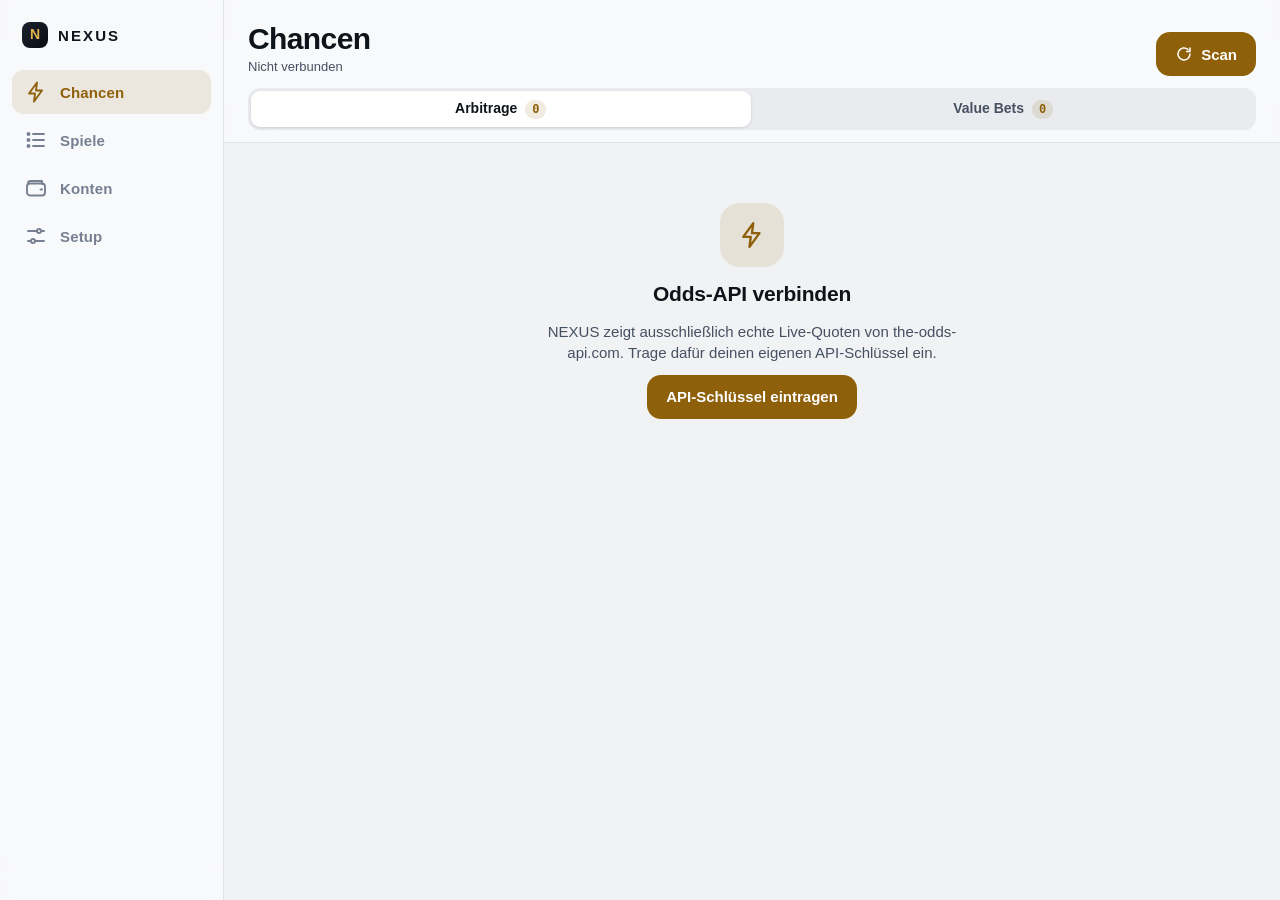
==== index.html @ 60cdb976 "NEXUS als eigenständige Web-App für GitHub Pages Die App aus dem Claude-Artefakt (index.html, Manife" ====
<!doctype html>
<html lang="de">
<head>
<meta charset="utf-8">
<meta name="viewport" content="width=device-width, initial-scale=1, viewport-fit=cover">
<meta name="apple-mobile-web-app-capable" content="yes">
<meta name="mobile-web-app-capable" content="yes">
<meta name="apple-mobile-web-app-status-bar-style" content="black-translucent">
<meta name="apple-mobile-web-app-title" content="NEXUS">
<meta name="format-detection" content="telephone=no">
<meta name="color-scheme" content="light dark">
<meta name="theme-color" content="#F1F2F4" media="(prefers-color-scheme: light)">
<meta name="theme-color" content="#0C0F14" media="(prefers-color-scheme: dark)">
<meta name="description" content="NEXUS scannt echte Live-Quoten nach Arbitrage und Value Bets.">
<title>NEXUS</title>
<link rel="manifest" href="manifest.webmanifest">
<link rel="apple-touch-icon" sizes="180x180" href="icons/apple-touch-icon.png">
<link rel="icon" type="image/png" sizes="32x32" href="icons/favicon-32.png">

<style>
/* Sicherheitsabstände (Notch, Home-Balken): nur in der installierten App selbst anwenden. Im Browser und im Artefakt-Rahmen sind sie schon berücksichtigt. */
:root{--st:0px;--sb:0px;--sl:0px;--sr:0px}
@media (display-mode:standalone){:root{--st:env(safe-area-inset-top,0px);--sb:env(safe-area-inset-bottom,0px);--sl:env(safe-area-inset-left,0px);--sr:env(safe-area-inset-right,0px)}}
html.standalone{--st:env(safe-area-inset-top,0px);--sb:env(safe-area-inset-bottom,0px);--sl:env(safe-area-inset-left,0px);--sr:env(safe-area-inset-right,0px)}
/* Layout: Tab-Leiste unten auf dem iPhone, Seitenleiste ab Tablet-Breite. Inhalt scrollt in .main, nie im body. */
:root{
  --font:-apple-system,BlinkMacSystemFont,"SF Pro Text","SF Pro Display","Segoe UI",Roboto,"Helvetica Neue",Arial,sans-serif;
  --mono:ui-monospace,"SF Mono",SFMono-Regular,Menlo,Consolas,monospace;
  --bg:#F1F2F4; --surface:#FFFFFF; --surface2:#E9EBEF; --glass:rgba(250,251,252,.80);
  --line:rgba(15,20,30,.10); --fg:#0F141B; --fg2:#465062; --fg3:#778092;
  --accent:#8F600A; --accent-soft:rgba(143,96,10,.12); --on-accent:#FFFFFF;
  --pos:#0A7F52; --pos-soft:rgba(10,127,82,.12);
  --neg:#C0332C; --neg-soft:rgba(192,51,44,.11);
  --warn:#9A5800; --warn-soft:rgba(154,88,0,.12);
  --shadow:0 1px 2px rgba(15,20,30,.05),0 10px 28px rgba(15,20,30,.06);
  --scrim:rgba(8,10,14,.46);
  color-scheme:light;
}
@media (prefers-color-scheme:dark){
  :root{
    --bg:#0C0F14; --surface:#151A22; --surface2:#1E242E; --glass:rgba(18,22,29,.78);
    --line:rgba(255,255,255,.08); --fg:#EEF1F5; --fg2:#A5AEBC; --fg3:#707A8B;
    --accent:#E2B24F; --accent-soft:rgba(226,178,79,.14); --on-accent:#1A1304;
    --pos:#3DD598; --pos-soft:rgba(61,213,152,.13);
    --neg:#FF7168; --neg-soft:rgba(255,113,104,.13);
    --warn:#F0B056; --warn-soft:rgba(240,176,86,.14);
    --shadow:0 1px 0 rgba(255,255,255,.03) inset,0 10px 30px rgba(0,0,0,.35);
    --scrim:rgba(0,0,0,.6);
    color-scheme:dark;
  }
}
*{box-sizing:border-box}
html,body{height:100%;margin:0;background:var(--bg);color:var(--fg);font:16px/1.4 var(--font);-webkit-text-size-adjust:100%;-webkit-font-smoothing:antialiased;overflow:hidden}
button,input,select{font:inherit;color:inherit}
button{-webkit-tap-highlight-color:transparent;touch-action:manipulation;cursor:pointer}
h1,h2,h3,p{margin:0}
.num,.mono{font-family:var(--mono);font-variant-numeric:tabular-nums}
.app{height:100%;display:flex;flex-direction:column}
.main{flex:1;min-height:0;overflow-y:auto;-webkit-overflow-scrolling:touch;overscroll-behavior-y:contain;padding-top:var(--st)}
.wrap{width:100%;max-width:1040px;margin:0 auto;padding-left:max(16px,var(--sl));padding-right:max(16px,var(--sr))}
.top{position:sticky;top:0;z-index:20;background:var(--glass);-webkit-backdrop-filter:saturate(180%) blur(22px);backdrop-filter:saturate(180%) blur(22px);border-bottom:1px solid var(--line);padding-top:max(10px,var(--st));margin-top:calc(-1 * var(--st))}
.top-in{padding-top:6px;padding-bottom:12px;display:flex;flex-direction:column;gap:12px}
.title-row{display:flex;align-items:flex-end;justify-content:space-between;gap:12px}
h1{font-size:30px;line-height:34px;font-weight:750;letter-spacing:-.02em}
.sub{margin-top:2px;font-size:13px;color:var(--fg2);min-height:18px}
.prog{height:3px;background:var(--line);border-radius:3px;overflow:hidden}
.prog i{display:block;height:100%;background:var(--accent);transition:width .25s}
#view{padding-top:16px;padding-bottom:28px}

/* Navigation */
.nav{order:2;display:flex;background:var(--glass);-webkit-backdrop-filter:saturate(180%) blur(22px);backdrop-filter:saturate(180%) blur(22px);border-top:1px solid var(--line);padding:6px max(8px,var(--sr)) calc(6px + var(--sb)) max(8px,var(--sl));z-index:30}
.brand{display:none}
.nav button{flex:1;min-height:48px;display:flex;flex-direction:column;align-items:center;justify-content:center;gap:3px;background:none;border:0;border-radius:12px;color:var(--fg3);font-size:10.5px;font-weight:600;letter-spacing:.01em}
.nav button svg{width:24px;height:24px}
.nav button[aria-current="true"]{color:var(--accent)}
.nav button:focus-visible,.btn:focus-visible,.card:focus-visible,.chip:focus-visible,.icon-btn:focus-visible{outline:2px solid var(--accent);outline-offset:2px}
@media (min-width:860px){
  .app{flex-direction:row}
  .nav{order:-1;flex-direction:column;justify-content:flex-start;gap:4px;width:224px;flex:none;border-top:0;border-right:1px solid var(--line);padding:calc(22px + var(--st)) 12px 16px max(12px,var(--sl))}
  .brand{display:flex;align-items:center;gap:10px;padding:0 10px 18px;font-weight:800;letter-spacing:.14em;font-size:15px}
  .brand i{width:26px;height:26px;border-radius:8px;background:linear-gradient(135deg,#1B222D,#0A0D12);display:grid;place-items:center;color:#E2B24F;font-style:normal;font-size:14px;letter-spacing:0}
  .nav button{flex:none;flex-direction:row;justify-content:flex-start;gap:12px;min-height:44px;padding:0 12px;font-size:15px}
  .nav button[aria-current="true"]{background:var(--accent-soft)}
  .top-in{padding-top:12px}
  .list{grid-template-columns:repeat(2,minmax(0,1fr))!important}
}

/* Controls */
.btn{display:inline-flex;align-items:center;justify-content:center;gap:8px;min-height:44px;padding:0 18px;border:1px solid var(--line);border-radius:14px;background:var(--surface);font-weight:650;font-size:15px;white-space:nowrap}
.btn:active{transform:scale(.97)}
.btn.primary{background:var(--accent);border-color:transparent;color:var(--on-accent)}
.btn.small{min-height:36px;padding:0 12px;font-size:14px;border-radius:11px}
.btn.danger{color:var(--neg)}
.btn[disabled]{opacity:.5;pointer-events:none}
.btn svg{width:18px;height:18px}
.icon-btn{width:40px;height:40px;border-radius:20px;border:0;background:var(--surface2);display:grid;place-items:center;flex:none}
.icon-btn svg{width:18px;height:18px}
.seg{display:flex;background:var(--surface2);border-radius:12px;padding:3px;gap:3px}
.seg button{flex:1;min-height:36px;border:0;border-radius:9px;background:none;font-weight:650;font-size:14px;color:var(--fg2);display:flex;align-items:center;justify-content:center;gap:8px}
.seg button[aria-selected="true"]{background:var(--surface);color:var(--fg);box-shadow:0 1px 3px rgba(0,0,0,.12)}
.seg i{font-style:normal;font-family:var(--mono);font-size:12px;padding:1px 7px;border-radius:9px;background:var(--accent-soft);color:var(--accent)}
.chips{display:flex;gap:8px;overflow-x:auto;padding:2px 0 8px;margin:0 -16px;padding-left:16px;padding-right:16px;scrollbar-width:none;-webkit-overflow-scrolling:touch}
.chips::-webkit-scrollbar{display:none}
.chip{flex:none;min-height:36px;padding:0 14px;border-radius:18px;border:1px solid var(--line);background:var(--surface);font-size:14px;font-weight:600;color:var(--fg2)}
.chip[aria-pressed="true"]{background:var(--accent-soft);border-color:transparent;color:var(--accent)}
.field{width:100%;min-height:44px;padding:0 14px;border-radius:12px;border:1px solid var(--line);background:var(--surface2);font-size:16px;outline:none;-webkit-appearance:none;appearance:none}
.field:focus{border-color:var(--accent)}
select.field{background-image:linear-gradient(45deg,transparent 50%,var(--fg3) 50%),linear-gradient(135deg,var(--fg3) 50%,transparent 50%);background-position:calc(100% - 20px) 19px,calc(100% - 15px) 19px;background-size:5px 5px;background-repeat:no-repeat;padding-right:34px}
.sw{position:relative;display:inline-block;width:51px;height:31px;flex:none}
.sw input{position:absolute;inset:0;opacity:0;margin:0;width:100%;height:100%;cursor:pointer;z-index:1}
.sw span{position:absolute;inset:0;border-radius:16px;background:var(--surface2);border:1px solid var(--line);transition:background .2s}
.sw span::after{content:"";position:absolute;top:2px;left:2px;width:25px;height:25px;border-radius:50%;background:#fff;box-shadow:0 2px 4px rgba(0,0,0,.3);transition:transform .2s}
.sw input:checked+span{background:var(--pos);border-color:transparent}
.sw input:checked+span::after{transform:translateX(20px)}
.sw input:focus-visible+span{outline:2px solid var(--accent);outline-offset:2px}

/* Karten */
.list{display:grid;grid-template-columns:minmax(0,1fr);gap:12px}
.card{display:flex;flex-direction:column;gap:12px;width:100%;min-width:0;text-align:left;padding:16px;background:var(--surface);border:1px solid var(--line);border-radius:20px;box-shadow:var(--shadow)}
.card:active{transform:scale(.988)}
.card>span{display:block;min-width:0}
.card-top{display:flex!important;align-items:center;justify-content:space-between;gap:10px}
.meta{font-size:12.5px;color:var(--fg2);overflow:hidden;text-overflow:ellipsis;white-space:nowrap;text-align:right}
.teams{font-size:17px;font-weight:700;letter-spacing:-.01em;overflow-wrap:anywhere}
.badge{display:inline-flex;align-items:center;font-family:var(--mono);font-weight:700;font-size:15px;padding:4px 10px;border-radius:10px;background:var(--pos-soft);color:var(--pos);white-space:nowrap}
.badge.acc{background:var(--accent-soft);color:var(--accent)}
.legs{display:flex!important;flex-direction:column;gap:2px}
.leg{display:grid;grid-template-columns:minmax(0,1fr) auto auto;gap:10px;align-items:baseline;padding:7px 0;border-top:1px solid var(--line);font-size:14px}
.leg-o{font-weight:600;overflow:hidden;text-overflow:ellipsis;white-space:nowrap}
.leg-b{color:var(--fg2);font-size:13px;max-width:120px;overflow:hidden;text-overflow:ellipsis;white-space:nowrap}
.leg-p{font-family:var(--mono);font-weight:700;font-variant-numeric:tabular-nums}
.flags{display:flex!important;flex-wrap:wrap;gap:6px}
.flag{font-size:12px;font-weight:650;padding:3px 9px;border-radius:9px;background:var(--warn-soft);color:var(--warn)}
.flag.ok{background:var(--pos-soft);color:var(--pos)}
.kv{display:flex!important;justify-content:space-between;gap:12px;font-size:13.5px;color:var(--fg2)}
.kv b{color:var(--fg);font-weight:650}
.empty{display:flex;flex-direction:column;align-items:center;text-align:center;gap:12px;padding:44px 12px 28px;max-width:440px;margin:0 auto}
.empty .glyph{width:64px;height:64px;border-radius:20px;background:var(--accent-soft);color:var(--accent);display:grid;place-items:center}
.empty .glyph svg{width:30px;height:30px}
.empty h2{font-size:21px;letter-spacing:-.01em}
.empty p{color:var(--fg2);font-size:15px}
.note{font-size:13px;color:var(--fg2);padding:12px 14px;border-radius:14px;background:var(--surface);border:1px solid var(--line)}
.note.warn{background:var(--warn-soft);border-color:transparent;color:var(--warn)}
.bar-info{display:flex;align-items:center;justify-content:space-between;gap:12px;flex-wrap:wrap;margin-bottom:14px;font-size:13px;color:var(--fg2)}
.bar-info label{margin-left:auto;display:flex;align-items:center;gap:10px;font-weight:600;color:var(--fg)}
.errs{margin-bottom:14px}

/* Gruppierte Listen (Einstellungen, Konten) */
.group{margin-bottom:22px}
.group>h3{font-size:12px;font-weight:700;letter-spacing:.07em;text-transform:uppercase;color:var(--fg3);padding:0 6px 8px}
.panel{background:var(--surface);border:1px solid var(--line);border-radius:18px;overflow:hidden}
.row{display:flex;align-items:center;justify-content:space-between;gap:14px;padding:12px 16px;min-height:56px}
.row+.row{border-top:1px solid var(--line)}
.row.stack{flex-direction:column;align-items:stretch;gap:8px}
.row-t{font-weight:600;font-size:15.5px}
.row-h{font-size:12.5px;color:var(--fg2);margin-top:2px}
.row-c{display:flex;align-items:center;gap:8px;flex:none}
.row-c .field{width:120px;text-align:right}
.row-c select.field{width:auto;min-width:130px;text-align:left}
.row-l{min-width:0}
.hint{font-size:12.5px;color:var(--fg2);padding:8px 8px 0}
.stat{display:grid;grid-template-columns:repeat(auto-fit,minmax(104px,1fr));gap:10px;margin-bottom:18px}
.stat>div{background:var(--surface);border:1px solid var(--line);border-radius:16px;padding:12px 14px;min-width:0}
.stat small{display:block;font-size:12px;color:var(--fg2);margin-bottom:4px}
.stat b{font-size:19px;letter-spacing:-.02em;white-space:nowrap}
.acct{display:grid;grid-template-columns:minmax(0,1fr) 128px 40px;gap:10px;align-items:center;padding:10px 16px}
.acct+.acct{border-top:1px solid var(--line)}
.acct .nm{font-weight:650;overflow:hidden;text-overflow:ellipsis;white-space:nowrap}
.acct .st{font-size:12px;color:var(--fg2)}
.acct .field{text-align:right}
.addrow{display:grid;grid-template-columns:minmax(0,1fr) 120px auto;gap:10px;padding:12px 16px;border-top:1px solid var(--line);align-items:center}
@media (max-width:520px){.addrow{grid-template-columns:1fr 1fr}.addrow .btn{grid-column:1/-1}}

/* Sheet */
#sheetRoot{position:fixed;inset:0;z-index:60;pointer-events:none}
#sheetRoot.open{pointer-events:auto}
.scrim{position:absolute;inset:0;background:var(--scrim);opacity:0;transition:opacity .28s;touch-action:none}
.open .scrim{opacity:1}
.sheet{position:absolute;left:0;right:0;bottom:0;max-height:92%;max-height:92dvh;display:flex;flex-direction:column;background:var(--bg);border-radius:26px 26px 0 0;transform:translateY(102%);transition:transform .34s cubic-bezier(.2,.8,.2,1);box-shadow:0 -10px 40px rgba(0,0,0,.25)}
.open .sheet{transform:none}
.grab{padding:10px 0 2px;display:flex;justify-content:center;touch-action:none}
.grab .bar{width:38px;height:5px;border-radius:3px;background:var(--fg3);opacity:.5}
.sheet-head{display:flex;align-items:flex-start;justify-content:space-between;gap:12px;padding:8px max(18px,var(--sl)) 12px max(18px,var(--sl))}
.sheet-head h2{font-size:20px;line-height:26px;letter-spacing:-.01em;overflow-wrap:anywhere}
.sheet-head p{font-size:13px;color:var(--fg2);margin-top:2px}
.sheet-body{overflow-y:auto;-webkit-overflow-scrolling:touch;overscroll-behavior:contain;padding:4px max(18px,var(--sl)) calc(24px + var(--sb));display:flex;flex-direction:column;gap:16px}
.sheet-foot{padding:10px 18px calc(12px + var(--sb));border-top:1px solid var(--line);background:var(--surface)}
@media (min-width:860px){
  .sheet{left:auto;top:0;width:min(540px,100%);max-height:none;border-radius:26px 0 0 26px;transform:translateX(102%)}
  .grab{display:none}
  .sheet-head{padding-top:calc(22px + var(--st))}
}
.hero{display:flex;align-items:baseline;justify-content:space-between;gap:12px;flex-wrap:wrap;padding:18px;border-radius:20px;background:var(--surface);border:1px solid var(--line)}
.hero .big{font-size:34px;font-weight:750;letter-spacing:-.03em;color:var(--pos);font-family:var(--mono)}
.hero .big.neg{color:var(--neg)}
.hero small{color:var(--fg2);font-size:13px}
.leg-card{padding:14px 16px;border-radius:16px;background:var(--surface);border:1px solid var(--line);display:grid;grid-template-columns:minmax(0,1fr) auto;gap:4px 12px;align-items:baseline}
.leg-card .l1{font-weight:700;overflow-wrap:anywhere}
.leg-card .l2{font-size:13px;color:var(--fg2)}
.leg-card .stake{font-family:var(--mono);font-size:21px;font-weight:750;text-align:right}
.leg-card .r2{font-size:12.5px;color:var(--fg2);text-align:right;font-family:var(--mono)}
.tbl-wrap{overflow-x:auto;border-radius:14px;border:1px solid var(--line);background:var(--surface);-webkit-overflow-scrolling:touch}
table{border-collapse:collapse;width:100%;font-size:14px}
th,td{padding:9px 12px;text-align:right;white-space:nowrap;border-top:1px solid var(--line)}
th{font-size:12px;color:var(--fg2);font-weight:650;border-top:0;max-width:130px;overflow:hidden;text-overflow:ellipsis}
th:first-child,td:first-child{text-align:left;position:sticky;left:0;background:var(--surface)}
td.best{color:var(--accent);font-weight:750}
td.mono,td.best{font-family:var(--mono)}
.sec-t{font-size:12px;font-weight:700;letter-spacing:.07em;text-transform:uppercase;color:var(--fg3)}
.grid2{display:grid;grid-template-columns:repeat(2,minmax(0,1fr));gap:10px}
.grid2>div{background:var(--surface);border:1px solid var(--line);border-radius:14px;padding:12px 14px}
.grid2 small{display:block;font-size:12px;color:var(--fg2)}
.grid2 b{font-size:18px;font-family:var(--mono)}
.sport-grp{font-size:12px;font-weight:700;letter-spacing:.07em;text-transform:uppercase;color:var(--fg3);padding:14px 4px 6px}
.sport{display:flex;align-items:center;justify-content:space-between;gap:12px;width:100%;min-height:48px;padding:0 14px;background:var(--surface);border:0;text-align:left;font-size:15px}
.sport+.sport{border-top:1px solid var(--line)}
.sport .ck{width:22px;height:22px;border-radius:11px;border:2px solid var(--fg3);display:grid;place-items:center;flex:none}
.sport[aria-pressed="true"] .ck{background:var(--accent);border-color:var(--accent);color:var(--on-accent)}
.sport .ck svg{width:12px;height:12px;opacity:0}
.sport[aria-pressed="true"] .ck svg{opacity:1}
.toast{position:fixed;left:50%;transform:translateX(-50%);bottom:calc(86px + var(--sb));z-index:90;max-width:min(92vw,460px);padding:11px 16px;border-radius:14px;background:var(--fg);color:var(--bg);font-size:14px;font-weight:600;box-shadow:0 8px 30px rgba(0,0,0,.3);animation:tin .25s ease-out}
@media (min-width:860px){.toast{bottom:28px}}
@keyframes tin{from{opacity:0;transform:translate(-50%,8px)}to{opacity:1;transform:translate(-50%,0)}}
.spin{animation:rot 1s linear infinite}
@keyframes rot{to{transform:rotate(360deg)}}
@media (prefers-reduced-motion:reduce){*{animation:none!important;transition:none!important}}
</style>
</head>
<body>
<noscript>NEXUS benötigt JavaScript.</noscript>
<div class="app" id="app">
  <nav class="nav" id="nav" aria-label="Hauptnavigation"></nav>
  <main class="main" id="main">
    <header class="top" id="top"></header>
    <div class="wrap" id="view"></div>
  </main>
</div>
<div id="sheetRoot"></div>

<script>
/*LOGIC-START*/
const Logic = (() => {
  const norm = s => String(s == null ? '' : s).toLowerCase().replace(/[^a-z0-9]/g, '');
  const sum = a => a.reduce((x, y) => x + y, 0);
  const devig = odds => { const inv = odds.map(o => 1 / o); const s = sum(inv); return inv.map(x => x / s); };
  const median = a => { const b = [...a].sort((x, y) => x - y); const m = b.length >> 1; return b.length % 2 ? b[m] : (b[m - 1] + b[m]) / 2; };
  const isPinnacle = r => norm(r.key).includes('pinnacle');

  function matchName(entryName, book) {
    const a = norm(entryName);
    if (a.length < 3) return false;
    const t = norm(book.title), k = norm(book.key);
    return (t.length >= 3 && (t.includes(a) || a.includes(t))) || (k.length >= 3 && (k.includes(a) || a.includes(k)));
  }
  function balanceOf(balances, book) {
    const hit = balances.find(b => matchName(b.name, book));
    return hit ? Number(hit.balance) || 0 : null;
  }

  /** Gruppiert die Quoten eines Spiels je Markt und Linie. Nur vollständige Märkte kommen durch. */
  function buildGroups(ev, cfg) {
    const want = new Set(cfg.markets);
    const map = new Map();
    for (const bk of ev.bookmakers || []) {
      if (cfg.bookFilter && !cfg.bookFilter(bk)) continue;
      for (const m of bk.markets || []) {
        if (!want.has(m.key)) continue;
        const lines = new Map();
        for (const o of m.outcomes || []) {
          const price = Number(o.price);
          if (!(price > 1)) continue;
          let line = null;
          if (m.key === 'totals') line = o.point;
          else if (m.key === 'spreads') line = (o.name === ev.home_team) ? o.point : -o.point;
          if ((m.key === 'totals' || m.key === 'spreads') && typeof line !== 'number') continue;
          const lk = line === null ? '' : String(line);
          if (!lines.has(lk)) lines.set(lk, { line, prices: {} });
          lines.get(lk).prices[o.name] = price;
        }
        for (const [lk, L] of lines) {
          const gk = m.key + '|' + lk;
          if (!map.has(gk)) map.set(gk, { market: m.key, line: L.line, rows: [] });
          map.get(gk).rows.push({ key: bk.key, title: bk.title, updated: m.last_update || bk.last_update, prices: L.prices });
        }
      }
    }
    const out = [];
    for (const g of map.values()) {
      let names;
      if (g.market === 'h2h') {
        const three = g.rows.some(r => 'Draw' in r.prices);
        names = three ? [ev.home_team, 'Draw', ev.away_team] : [ev.home_team, ev.away_team];
      } else if (g.market === 'totals') names = ['Over', 'Under'];
      else names = [ev.home_team, ev.away_team];
      const rows = g.rows.filter(r => names.every(n => r.prices[n] > 1));
      if (!rows.length) continue;
      out.push({ id: ev.id + '|' + g.market + '|' + (g.line === null ? '' : g.line), eventId: ev.id, market: g.market, line: g.line, names, rows });
    }
    const order = { h2h: 0, totals: 1, spreads: 2 };
    out.sort((a, b) => (order[a.market] - order[b.market]) || ((a.line || 0) - (b.line || 0)));
    return out;
  }

  const upcoming = (ev, cfg) => cfg.includeLive || new Date(ev.commence_time).getTime() > (cfg.now || Date.now());

  function findArbs(events, cfg) {
    const out = [];
    for (const ev of events) {
      if (!upcoming(ev, cfg)) continue;
      for (const g of buildGroups(ev, cfg)) {
        if (g.rows.length < 2) continue;
        const best = g.names.map(n => {
          let b = null;
          for (const r of g.rows) if (!b || r.prices[n] > b.price) b = { name: n, price: r.prices[n], key: r.key, title: r.title, updated: r.updated };
          return b;
        });
        const s = sum(best.map(b => 1 / b.price));
        if (s < 1 - 1e-9) {
          const margin = 1 / s - 1;
          if (margin >= (cfg.minMargin || 0)) out.push({ id: g.id, eventId: ev.id, market: g.market, line: g.line, names: g.names, best, rows: g.rows, sum: s, margin });
        }
      }
    }
    return out.sort((a, b) => b.margin - a.margin);
  }

  /** Value: Quote gegen faire Wahrscheinlichkeit aus Pinnacle (Marge entfernt) oder Marktkonsens. */
  function findValue(events, cfg) {
    const out = [];
    const minConsensus = cfg.minConsensus || 4;
    for (const ev of events) {
      if (!upcoming(ev, cfg)) continue;
      for (const g of buildGroups(ev, cfg)) {
        const pin = g.rows.find(isPinnacle);
        const perBook = new Map(g.rows.map(r => [r, devig(g.names.map(n => r.prices[n]))]));
        for (const r of g.rows) {
          let probs, method, nref;
          if (pin) {
            if (r === pin) continue;
            probs = perBook.get(pin); method = 'pinnacle'; nref = 1;
          } else {
            const others = g.rows.filter(x => x !== r);
            if (others.length < minConsensus - 1) continue;
            const med = g.names.map((_, i) => median(others.map(o => perBook.get(o)[i])));
            const s = sum(med);
            probs = med.map(x => x / s); method = 'consensus'; nref = others.length;
          }
          g.names.forEach((n, i) => {
            const price = r.prices[n];
            const edge = price * probs[i] - 1;
            if (edge >= cfg.minEdge && edge <= (cfg.maxEdge || 1) && price >= (cfg.minOdds || 1.01) && price <= (cfg.maxOdds || 1000)) {
              out.push({
                id: g.id + '|' + n + '|' + r.key, groupId: g.id, eventId: ev.id, market: g.market, line: g.line, names: g.names,
                outcome: n, price, key: r.key, title: r.title, updated: r.updated, p: probs[i], fair: 1 / probs[i], edge,
                kelly: kelly(probs[i], price), method, nref, rows: g.rows
              });
            }
          });
        }
      }
    }
    return out.sort((a, b) => b.edge - a.edge);
  }

  function kelly(p, o) { const f = (p * o - 1) / (o - 1); return f > 0 ? f : 0; }
  function roundStake(s) { return s >= 10 ? Math.round(s) : Math.round(s * 2) / 2; }
  function kellyStake(bankroll, f, fraction, maxPct, balance) {
    if (!(bankroll > 0)) return null;
    let s = bankroll * f * fraction;
    s = Math.min(s, bankroll * maxPct);
    if (balance != null) s = Math.min(s, balance);
    return Math.max(0, s);
  }
  function arbStakes(total, best, round) {
    const s = sum(best.map(b => 1 / b.price));
    const ideal = best.map(b => total * (1 / b.price) / s);
    const stakes = round ? ideal.map(x => Math.max(0, Math.round(x))) : ideal;
    const spent = sum(stakes);
    const payouts = stakes.map((x, i) => x * best[i].price);
    const minPay = Math.min(...payouts);
    return { stakes, spent, payouts, minPay, profit: minPay - spent, roi: spent > 0 ? (minPay - spent) / spent : 0 };
  }
  function maxTotal(best, balOf) {
    const s = sum(best.map(b => 1 / b.price));
    let m = Infinity, unknown = false;
    for (const b of best) {
      const bal = balOf(b);
      if (bal == null) { unknown = true; continue; }
      m = Math.min(m, bal * s * b.price);
    }
    return { max: Number.isFinite(m) ? m : null, unknown };
  }
  return { norm, devig, median, matchName, balanceOf, buildGroups, findArbs, findValue, kelly, kellyStake, roundStake, arbStakes, maxTotal };
})();
/*LOGIC-END*/
</script>

<script>
(() => {
'use strict';
const $ = s => document.querySelector(s);
const esc = s => String(s == null ? '' : s).replace(/[&<>"']/g, c => ({ '&': '&amp;', '<': '&lt;', '>': '&gt;', '"': '&quot;', "'": '&#39;' }[c]));

/* ---------- Speicher ---------- */
const store = {
  get(k, d) { try { const v = localStorage.getItem('nexus.' + k); return v == null ? d : JSON.parse(v); } catch (e) { return d; } },
  set(k, v) { try { localStorage.setItem('nexus.' + k, JSON.stringify(v)); return true; } catch (e) { return false; } },
  del(k) { try { localStorage.removeItem('nexus.' + k); } catch (e) {} }
};
const DEFAULTS = {
  apiKey: '', regions: ['eu', 'uk'], markets: ['h2h'], days: 3, sports: [], includeLive: false, autoMin: 0,
  minArb: 0, minEdge: 3, kelly: 0.25, maxStake: 5, bankroll: 0, onlyMine: false, roundStakes: true, arbTotal: 100,
  tg: { token: '', chat: '', enabled: false, arb: true, value: true }
};
const merge = (d, s) => { const o = Array.isArray(d) ? [...d] : { ...d }; for (const k in (s || {})) { o[k] = (d[k] && typeof d[k] === 'object' && !Array.isArray(d[k])) ? merge(d[k], s[k]) : s[k]; } return o; };

const S = {
  tab: 'chancen', seg: 'arb', sheet: null, scanning: false, progress: null,
  settings: merge(DEFAULTS, store.get('settings', {})),
  balances: store.get('balances', []),
  sports: store.get('sports', []),
  scan: store.get('scan', null),
  quota: store.get('quota', null),
  analysis: { arbs: [], values: [], books: [] },
  evById: new Map(), evCache: new Map(), evq: '', evLeague: 'all', leagueQ: '', keyStatus: '', tgStatus: ''
};
const saveSettings = () => store.set('settings', S.settings);
const saveBalances = () => store.set('balances', S.balances);

/* ---------- Formatierung ---------- */
const nfs = {};
const nf = (v, d = 2) => (nfs[d] || (nfs[d] = new Intl.NumberFormat('de-AT', { minimumFractionDigits: d, maximumFractionDigits: d }))).format(v);
const eur = v => nf(v, Math.abs(v - Math.round(v)) < 0.005 ? 0 : 2) + ' €';
const eurc = v => nf(v, 2) + ' €';
const pct = (v, d = 2) => nf(v * 100, d) + ' %';
const odds = o => nf(o, 2);
const parseNum = s => {
  let t = String(s).trim().replace(/\s/g, '');
  if (t.includes(',') && t.includes('.')) t = t.replace(/\./g, '').replace(',', '.');
  else t = t.replace(',', '.');
  const n = parseFloat(t);
  return Number.isFinite(n) ? n : NaN;
};
const kickoff = iso => new Date(iso).toLocaleString('de-AT', { weekday: 'short', day: '2-digit', month: '2-digit', hour: '2-digit', minute: '2-digit' });
const until = iso => {
  const m = Math.round((new Date(iso).getTime() - Date.now()) / 60000);
  if (m <= 0) return 'läuft';
  if (m < 60) return 'in ' + m + ' Min';
  if (m < 48 * 60) return 'in ' + Math.floor(m / 60) + ' Std ' + (m % 60 ? (m % 60) + ' Min' : '');
  return 'in ' + Math.round(m / 1440) + ' Tagen';
};
const agoMs = t => Date.now() - (typeof t === 'number' ? t : new Date(t).getTime());
const ago = t => {
  const m = Math.floor(agoMs(t) / 60000);
  if (m < 1) return 'gerade eben';
  if (m < 60) return 'vor ' + m + ' Min';
  if (m < 1440) return 'vor ' + Math.floor(m / 60) + ' Std';
  return 'vor ' + Math.floor(m / 1440) + ' Tagen';
};

/* ---------- Icons ---------- */
const I = {
  bolt: '<svg viewBox="0 0 24 24" fill="none" stroke="currentColor" stroke-width="1.9" stroke-linecap="round" stroke-linejoin="round"><path d="M13 2.5 5 13.5h6l-1 8 8-11h-6z"/></svg>',
  list: '<svg viewBox="0 0 24 24" fill="none" stroke="currentColor" stroke-width="1.9" stroke-linecap="round" stroke-linejoin="round"><path d="M9 6h11M9 12h11M9 18h11"/><circle cx="4.5" cy="6" r="1"/><circle cx="4.5" cy="12" r="1"/><circle cx="4.5" cy="18" r="1"/></svg>',
  wallet: '<svg viewBox="0 0 24 24" fill="none" stroke="currentColor" stroke-width="1.9" stroke-linecap="round" stroke-linejoin="round"><path d="M4 7.5A2.5 2.5 0 0 1 6.5 5H18v3"/><rect x="3" y="7.5" width="18" height="12" rx="3"/><path d="M16.5 13.5h1.5"/></svg>',
  sliders: '<svg viewBox="0 0 24 24" fill="none" stroke="currentColor" stroke-width="1.9" stroke-linecap="round" stroke-linejoin="round"><path d="M4 7h9M17 7h3M4 17h3M11 17h9"/><circle cx="15" cy="7" r="2"/><circle cx="9" cy="17" r="2"/></svg>',
  scan: '<svg viewBox="0 0 24 24" fill="none" stroke="currentColor" stroke-width="2" stroke-linecap="round" stroke-linejoin="round"><path d="M20 12a8 8 0 1 1-2.6-5.9"/><path d="M20 4v4.5h-4.5"/></svg>',
  x: '<svg viewBox="0 0 24 24" fill="none" stroke="currentColor" stroke-width="2.2" stroke-linecap="round"><path d="M6 6l12 12M18 6 6 18"/></svg>',
  check: '<svg viewBox="0 0 24 24" fill="none" stroke="currentColor" stroke-width="3.4" stroke-linecap="round" stroke-linejoin="round"><path d="M5 12.5l4.5 4.5L19 7.5"/></svg>',
  trash: '<svg viewBox="0 0 24 24" fill="none" stroke="currentColor" stroke-width="1.9" stroke-linecap="round" stroke-linejoin="round"><path d="M4 7h16M9 7V4.5h6V7M6.5 7l1 13h9l1-13"/></svg>'
};

/* ---------- Labels ---------- */
const GROUPS = { 'Soccer': 'Fußball', 'Ice Hockey': 'Eishockey', 'Mixed Martial Arts': 'MMA', 'Boxing': 'Boxen', 'Aussie Rules': 'Australian Football', 'Rugby League': 'Rugby League', 'Rugby Union': 'Rugby Union' };
const grpName = g => GROUPS[g] || g;
const mkLabel = (g) => g.market === 'h2h' ? (g.names.length === 3 ? 'Spielausgang (1X2)' : 'Sieger') : g.market === 'totals' ? 'Über/Unter ' + nf(g.line, 1) : 'Handicap ' + (g.line > 0 ? '+' : '') + nf(g.line, 1);
const sign = v => (v > 0 ? '+' : '') + nf(v, 1);
function outLabel(item, name, ev) {
  if (item.market === 'h2h') return name === 'Draw' ? 'Unentschieden' : name;
  if (item.market === 'totals') return (name === 'Over' ? 'Über ' : 'Unter ') + nf(item.line, 1);
  const pt = name === ev.home_team ? item.line : -item.line;
  return name + ' ' + sign(pt);
}
const evOf = id => S.evById.get(id);
const evTitle = ev => ev ? esc(ev.home_team) + ' – ' + esc(ev.away_team) : '';

/* ---------- Berechnung ---------- */
const bankroll = () => { const s = S.balances.reduce((a, b) => a + (Number(b.balance) || 0), 0); return s > 0 ? s : (S.settings.bankroll || 0); };
const balanceFor = b => Logic.balanceOf(S.balances, { key: b.key, title: b.title });
const cost = () => S.settings.sports.length * S.settings.markets.length * S.settings.regions.length;

function groupsOf(ev) {
  if (!S.evCache.has(ev.id)) S.evCache.set(ev.id, Logic.buildGroups(ev, { markets: S.scan.params.markets }));
  return S.evCache.get(ev.id);
}
function analyze() {
  const sc = S.scan, st = S.settings;
  S.evById = new Map(); S.evCache = new Map();
  if (!sc) { S.analysis = { arbs: [], values: [], books: [] }; return; }
  for (const ev of sc.events) S.evById.set(ev.id, ev);
  const mine = S.balances;
  const bookFilter = (st.onlyMine && mine.length) ? (b => mine.some(x => Logic.matchName(x.name, b))) : null;
  const cfg = { markets: sc.params.markets, bookFilter, includeLive: st.includeLive, now: Date.now(), minMargin: Math.max(0, st.minArb) / 100, minEdge: Math.max(0, st.minEdge) / 100, maxEdge: 0.25, minOdds: 1.3, maxOdds: 8, minConsensus: 4 };
  const arbs = Logic.findArbs(sc.events, cfg);
  const values = Logic.findValue(sc.events, cfg);
  const books = [...new Set(sc.events.flatMap(e => (e.bookmakers || []).map(b => b.title)))].sort((a, b) => a.localeCompare(b, 'de'));
  S.analysis = { arbs, values, books };
}

/* ---------- API ---------- */
const API = 'https://api.the-odds-api.com/v4';
const num = v => { const n = parseFloat(v); return Number.isFinite(n) ? n : null; };
function apiError(status, msg) {
  if (status === 401) return /USAGE|credit|quota/i.test(msg) ? 'Dein Anfragen-Kontingent bei the-odds-api.com ist aufgebraucht.' : 'API-Schlüssel ungültig oder deaktiviert.';
  if (status === 429) return 'Zu viele Anfragen in kurzer Zeit. Bitte einen Moment warten.';
  if (status === 422) return 'Ein gewählter Markt oder eine Region ist für diese Liga nicht verfügbar.';
  if (status === 404) return 'Liga nicht gefunden.';
  return 'API-Fehler ' + status + (msg ? ': ' + msg : '');
}
async function api(path, params) {
  const url = new URL(API + path);
  url.searchParams.set('apiKey', S.settings.apiKey.trim());
  for (const [k, v] of Object.entries(params || {})) url.searchParams.set(k, v);
  let res;
  try { res = await fetch(url.toString()); }
  catch (e) { const err = new Error('Keine Verbindung zur Odds-API. Prüfe dein Netz.'); err.fatal = true; throw err; }
  const quota = { remaining: num(res.headers.get('x-requests-remaining')), used: num(res.headers.get('x-requests-used')) };
  if (!res.ok) {
    let msg = ''; try { msg = (await res.json()).message || ''; } catch (e) {}
    const err = new Error(apiError(res.status, msg)); err.status = res.status; err.fatal = res.status === 401 || res.status === 429; throw err;
  }
  return { data: await res.json(), quota };
}
function setQuota(q) {
  if (!q || (q.remaining == null && q.used == null)) return;
  S.quota = { ...q, ts: Date.now() }; store.set('quota', S.quota);
}
const PREFERRED = ['soccer_austria_bundesliga', 'soccer_germany_bundesliga', 'soccer_epl', 'soccer_uefa_champs_league', 'soccer_uefa_europa_league', 'soccer_spain_la_liga', 'soccer_italy_serie_a', 'soccer_france_ligue_one'];
async function loadSports() {
  const { data, quota } = await api('/sports/');
  setQuota(quota);
  S.sports = data.filter(s => s.active && !/_winner$/.test(s.key)).map(s => ({ key: s.key, group: s.group, title: s.title }))
    .sort((a, b) => grpName(a.group).localeCompare(grpName(b.group), 'de') || a.title.localeCompare(b.title, 'de'));
  store.set('sports', S.sports);
  const valid = new Set(S.sports.map(s => s.key));
  S.settings.sports = S.settings.sports.filter(k => valid.has(k));
  if (!S.settings.sports.length) S.settings.sports = PREFERRED.filter(k => valid.has(k));
  saveSettings();
  return data.length;
}

async function scan(auto) {
  if (S.scanning) return;
  const st = S.settings;
  if (!st.apiKey.trim()) { if (!auto) { toast('Trage zuerst deinen API-Schlüssel ein.'); go('setup'); } return; }
  if (!st.sports.length) { if (!auto) { toast('Wähle zuerst Ligen aus.'); openSheet({ type: 'leagues' }); } return; }
  S.scanning = true; S.progress = { done: 0, total: st.sports.length, name: '' }; renderTop(); renderView();
  const events = [], errors = [];
  let remaining = null, used = null;
  const to = new Date(Date.now() + st.days * 864e5).toISOString().replace(/\.\d{3}Z$/, 'Z');
  const queue = [...st.sports];
  const titleOf = k => (S.sports.find(s => s.key === k) || {}).title || k;
  async function worker() {
    while (queue.length) {
      const key = queue.shift();
      S.progress.name = titleOf(key);
      try {
        const { data, quota } = await api('/sports/' + encodeURIComponent(key) + '/odds/', { regions: st.regions.join(','), markets: st.markets.join(','), oddsFormat: 'decimal', dateFormat: 'iso', commenceTimeTo: to });
        if (quota.remaining != null) remaining = remaining == null ? quota.remaining : Math.min(remaining, quota.remaining);
        if (quota.used != null) used = used == null ? quota.used : Math.max(used, quota.used);
        for (const ev of data) if (ev.bookmakers && ev.bookmakers.length) events.push({ id: ev.id, sport_key: ev.sport_key, sport_title: ev.sport_title || titleOf(key), commence_time: ev.commence_time, home_team: ev.home_team, away_team: ev.away_team, bookmakers: ev.bookmakers });
      } catch (e) {
        errors.push({ sport: titleOf(key), msg: e.message });
        if (e.fatal) queue.length = 0;
      }
      S.progress.done++; renderTop();
    }
  }
  await Promise.all([worker(), worker(), worker()]);
  S.scanning = false; S.progress = null;
  if (remaining != null || used != null) setQuota({ remaining, used });
  const ok = st.sports.length - errors.length > 0 || events.length > 0;
  if (ok) {
    events.sort((a, b) => new Date(a.commence_time) - new Date(b.commence_time));
    S.scan = { ts: Date.now(), events, errors, cost: cost(), params: { regions: [...st.regions], markets: [...st.markets], days: st.days, sports: [...st.sports] } };
    if (!store.set('scan', S.scan)) store.del('scan');
    analyze();
  } else {
    S.scan = S.scan ? { ...S.scan, errors } : null;
  }
  render();
  if (!ok) toast(errors[0] ? errors[0].msg : 'Scan fehlgeschlagen.');
  else { toast(S.analysis.arbs.length + ' Arbitrage · ' + S.analysis.values.length + ' Value Bets'); notifyTelegram(); }
}

/* ---------- Telegram ---------- */
async function tgSend(text) {
  const tg = S.settings.tg;
  const body = new URLSearchParams({ chat_id: tg.chat.trim(), text, parse_mode: 'HTML', disable_web_page_preview: 'true' });
  let res;
  try { res = await fetch('https://api.telegram.org/bot' + tg.token.trim() + '/sendMessage', { method: 'POST', body }); }
  catch (e) { throw new Error('Telegram nicht erreichbar.'); }
  let j = {}; try { j = await res.json(); } catch (e) {}
  if (!res.ok || !j.ok) throw new Error(j.description || ('Telegram-Fehler ' + res.status));
}
function arbMsg(a) {
  const ev = evOf(a.eventId); const r = Logic.arbStakes(S.settings.arbTotal, a.best, S.settings.roundStakes);
  const legs = a.best.map((b, i) => '• ' + esc(outLabel(a, b.name, ev)) + ' @ ' + odds(b.price) + ' – ' + esc(b.title) + ' → ' + eur(r.stakes[i])).join('\n');
  return '<b>NEXUS · Arbitrage +' + pct(a.margin) + '</b>\n' + esc(ev.home_team) + ' – ' + esc(ev.away_team) + '\n' + esc(ev.sport_title) + ' · ' + esc(kickoff(ev.commence_time)) + '\n\n' + legs + '\n\nBei ' + eur(r.spent) + ' Einsatz: Gewinn ' + eurc(r.profit);
}
function valueMsg(v) {
  const ev = evOf(v.eventId); const rec = stakeRec(v);
  return '<b>NEXUS · Value +' + pct(v.edge, 1) + '</b>\n' + esc(ev.home_team) + ' – ' + esc(ev.away_team) + '\n' + esc(ev.sport_title) + ' · ' + esc(kickoff(ev.commence_time)) + '\n\n' + esc(outLabel(v, v.outcome, ev)) + ' @ ' + odds(v.price) + ' – ' + esc(v.title) + '\nFair-Quote ' + odds(v.fair) + (v.method === 'pinnacle' ? ' (Pinnacle ohne Marge)' : ' (Marktkonsens, ' + v.nref + ' Buchmacher)') + (rec && rec.stake >= 1 ? '\nEmpfohlener Einsatz: ' + eur(rec.stake) : '');
}
async function notifyTelegram() {
  const tg = S.settings.tg;
  if (!tg.enabled || !tg.token.trim() || !tg.chat.trim()) return;
  const seen = store.get('notified', {}); const now = Date.now();
  for (const k of Object.keys(seen)) if (now - seen[k] > 48 * 36e5) delete seen[k];
  const msgs = [];
  if (tg.arb) for (const a of S.analysis.arbs.slice(0, 5)) { const k = 'a|' + a.id + '|' + Math.round(a.margin * 1000); if (!seen[k]) { seen[k] = now; msgs.push(arbMsg(a)); } }
  if (tg.value) for (const v of S.analysis.values.slice(0, 5)) { const k = 'v|' + v.id + '|' + v.price; if (!seen[k]) { seen[k] = now; msgs.push(valueMsg(v)); } }
  store.set('notified', seen);
  let sent = 0;
  for (const m of msgs.slice(0, 8)) { try { await tgSend(m); sent++; } catch (e) { toast('Telegram: ' + e.message); break; } }
  if (sent) toast(sent + ' Telegram-Meldung' + (sent > 1 ? 'en' : '') + ' gesendet');
}

/* ---------- Stake-Empfehlung ---------- */
function stakeRec(v) {
  const B = bankroll(); if (!(B > 0)) return null;
  const bal = balanceFor({ key: v.key, title: v.title });
  const raw = Logic.kellyStake(B, v.kelly, S.settings.kelly, S.settings.maxStake / 100, bal);
  return { stake: Logic.roundStake(raw), bal, B, capped: raw < B * v.kelly * S.settings.kelly - 1e-9 };
}

/* ---------- Rendering ---------- */
const TABS = [['chancen', 'Chancen', I.bolt], ['spiele', 'Spiele', I.list], ['konten', 'Konten', I.wallet], ['setup', 'Setup', I.sliders]];
const TITLES = { chancen: 'Chancen', spiele: 'Spiele', konten: 'Konten', setup: 'Einstellungen' };
function renderNav() {
  $('#nav').innerHTML = '<div class="brand"><i>N</i>NEXUS</div>' + TABS.map(t => '<button data-act="tab" data-v="' + t[0] + '" aria-current="' + (S.tab === t[0]) + '">' + t[2] + '<span>' + t[1] + '</span></button>').join('');
}
function statusLine() {
  if (S.scanning && S.progress) return 'Scanne ' + esc(S.progress.name || '…') + ' (' + S.progress.done + '/' + S.progress.total + ')';
  if (!S.settings.apiKey.trim()) return 'Nicht verbunden';
  if (S.scan) return 'Stand ' + ago(S.scan.ts) + ' · ' + S.scan.events.length + ' Spiele · ' + S.analysis.books.length + ' Buchmacher';
  return 'Noch kein Scan';
}
function renderTop() {
  const t = S.tab; let extra = '', action = '';
  if (t === 'chancen') {
    action = '<button class="btn primary" data-act="scan" ' + (S.scanning ? 'disabled' : '') + '>' + '<span class="' + (S.scanning ? 'spin' : '') + '" style="display:flex">' + I.scan + '</span>' + (S.scanning ? 'Scan läuft' : 'Scan') + '</button>';
    extra = '<div class="seg" role="tablist"><button role="tab" data-act="seg" data-v="arb" aria-selected="' + (S.seg === 'arb') + '">Arbitrage <i>' + S.analysis.arbs.length + '</i></button><button role="tab" data-act="seg" data-v="value" aria-selected="' + (S.seg === 'value') + '">Value Bets <i>' + S.analysis.values.length + '</i></button></div>';
  }
  const prog = S.scanning && S.progress ? '<div class="prog"><i style="width:' + Math.round(S.progress.done / S.progress.total * 100) + '%"></i></div>' : '';
  $('#top').innerHTML = '<div class="wrap top-in"><div class="title-row"><div><h1>' + TITLES[t] + '</h1><p class="sub" id="status">' + (t === 'chancen' || t === 'spiele' ? statusLine() : '') + '</p></div>' + action + '</div>' + extra + prog + '</div>';
}
function render() { renderNav(); renderTop(); renderView(); }
function renderView() {
  const v = $('#view');
  v.innerHTML = ({ chancen: viewChancen, spiele: viewSpiele, konten: viewKonten, setup: viewSetup })[S.tab]();
}
function go(tab) { S.tab = tab; render(); $('#main').scrollTop = 0; }

const emptyState = (icon, title, text, btn) => '<div class="empty"><div class="glyph">' + icon + '</div><h2>' + title + '</h2><p>' + text + '</p>' + (btn || '') + '</div>';

/* --- Chancen --- */
function viewChancen() {
  const st = S.settings;
  if (!st.apiKey.trim()) return emptyState(I.bolt, 'Odds-API verbinden', 'NEXUS zeigt ausschließlich echte Live-Quoten von the-odds-api.com. Trage dafür deinen eigenen API-Schlüssel ein.', '<button class="btn primary" data-act="tab" data-v="setup">API-Schlüssel eintragen</button>');
  const quota = '<div class="bar-info"><span>Anfragen übrig: <b class="mono">' + (S.quota && S.quota.remaining != null ? nf(S.quota.remaining, 0) : '–') + '</b> · Scan kostet <b class="mono">' + cost() + '</b></span>' +
    '<label>Nur meine Konten<span class="sw"><input type="checkbox" data-set="onlyMine" ' + (st.onlyMine ? 'checked' : '') + '><span></span></span></label></div>';
  if (!S.scan) return quota + emptyState(I.scan, 'Bereit zum Scannen', st.sports.length ? st.sports.length + ' Ligen sind gewählt. Ein Scan kostet ' + cost() + ' Anfragen.' : 'Wähle unter Einstellungen die Ligen, die NEXUS scannen soll.', st.sports.length ? '<button class="btn primary" data-act="scan">Jetzt scannen</button>' : '<button class="btn primary" data-act="tab" data-v="setup">Ligen wählen</button>');
  const errs = S.scan.errors && S.scan.errors.length ? '<div class="note warn errs">' + S.scan.errors.slice(0, 4).map(e => esc(e.sport) + ': ' + esc(e.msg)).join('<br>') + '</div>' : '';
  const stale = agoMs(S.scan.ts) > 15 * 60000 ? '<div class="note warn errs">Dieser Scan ist ' + ago(S.scan.ts).replace('vor ', '') + ' alt. Quoten ändern sich schnell, scanne neu, bevor du setzt.</div>' : '';
  const list = S.seg === 'arb' ? S.analysis.arbs : S.analysis.values;
  if (!list.length) {
    const txt = S.seg === 'arb'
      ? 'In ' + S.scan.events.length + ' Spielen von ' + S.analysis.books.length + ' Buchmachern gibt es gerade keine Quotenkombination mit garantiertem Gewinn.' + (st.onlyMine && S.balances.length ? ' Der Filter „Nur meine Konten“ ist aktiv.' : '')
      : 'Kein Buchmacher liegt in ' + S.scan.events.length + ' Spielen mindestens ' + nf(st.minEdge, 1) + ' % über der fairen Quote.';
    return quota + stale + errs + emptyState(I.bolt, S.seg === 'arb' ? 'Keine Arbitrage gefunden' : 'Keine Value Bets gefunden', txt, '');
  }
  return quota + stale + errs + '<div class="list">' + (S.seg === 'arb' ? list.map(arbCard) : list.map(valueCard)).join('') + '</div>';
}
function staleLegs(legs) { return legs.some(l => l.updated && agoMs(l.updated) > 10 * 60000); }
function arbCard(a) {
  const ev = evOf(a.eventId); if (!ev) return '';
  const flags = [];
  if (staleLegs(a.best)) flags.push('<span class="flag">Quote evtl. veraltet</span>');
  if (a.margin > 0.08) flags.push('<span class="flag">Ungewöhnlich hoch – prüfen</span>');
  if (S.balances.length) { const miss = a.best.filter(b => balanceFor(b) == null); if (miss.length) flags.push('<span class="flag">Kein Konto: ' + esc(miss.map(m => m.title).join(', ')) + '</span>'); else flags.push('<span class="flag ok">Alle Konten vorhanden</span>'); }
  return '<button class="card" data-act="open" data-type="arb" data-id="' + esc(a.id) + '"><span class="card-top"><span class="badge">+' + pct(a.margin) + '</span><span class="meta">' + esc(ev.sport_title) + ' · ' + esc(kickoff(ev.commence_time)) + '</span></span>' +
    '<span class="teams">' + evTitle(ev) + '</span><span class="legs">' + a.best.map(b => '<span class="leg"><span class="leg-o">' + esc(outLabel(a, b.name, ev)) + '</span><span class="leg-b">' + esc(b.title) + '</span><span class="leg-p">' + odds(b.price) + '</span></span>').join('') + '</span>' +
    (flags.length ? '<span class="flags">' + flags.join('') + '</span>' : '') + '</button>';
}
function valueCard(v) {
  const ev = evOf(v.eventId); if (!ev) return '';
  const rec = stakeRec(v);
  const flags = [];
  if (v.updated && agoMs(v.updated) > 10 * 60000) flags.push('<span class="flag">Quote evtl. veraltet</span>');
  if (v.edge > 0.12) flags.push('<span class="flag">Ungewöhnlich hoch – prüfen</span>');
  if (S.balances.length && balanceFor(v) == null) flags.push('<span class="flag">Kein Konto bei ' + esc(v.title) + '</span>');
  return '<button class="card" data-act="open" data-type="value" data-id="' + esc(v.id) + '"><span class="card-top"><span class="badge acc">+' + pct(v.edge, 1) + '</span><span class="meta">' + esc(ev.sport_title) + ' · ' + esc(kickoff(ev.commence_time)) + '</span></span>' +
    '<span class="teams">' + evTitle(ev) + '</span>' +
    '<span class="legs"><span class="leg"><span class="leg-o">' + esc(outLabel(v, v.outcome, ev)) + '</span><span class="leg-b">' + esc(v.title) + '</span><span class="leg-p">' + odds(v.price) + '</span></span></span>' +
    '<span class="kv"><span>Fair-Quote <b class="mono">' + odds(v.fair) + '</b> · ' + (v.method === 'pinnacle' ? 'Pinnacle' : 'Konsens ' + v.nref) + '</span><span>' + (rec ? (rec.stake >= 1 ? 'Einsatz <b class="mono">' + eur(rec.stake) + '</b>' : 'Einsatz unter 1 €') : 'Kein Guthaben hinterlegt') + '</span></span>' +
    (flags.length ? '<span class="flags">' + flags.join('') + '</span>' : '') + '</button>';
}

/* --- Spiele --- */
function evSummary(ev) {
  const gs = groupsOf(ev); const g = gs.find(x => x.market === 'h2h') || gs[0];
  if (!g) return '';
  const cells = g.names.map(n => { let b = null; for (const r of g.rows) if (!b || r.prices[n] > b.p) b = { p: r.prices[n], t: r.title }; return '<span style="display:block;min-width:0"><span class="mono" style="display:block;font-weight:750;font-size:17px">' + odds(b.p) + '</span><span style="display:block;font-size:12px;color:var(--fg2);overflow:hidden;text-overflow:ellipsis;white-space:nowrap">' + esc(outLabel(g, n, ev)) + '</span><span style="display:block;font-size:11.5px;color:var(--fg3);overflow:hidden;text-overflow:ellipsis;white-space:nowrap">' + esc(b.t) + '</span></span>'; }).join('');
  return '<span style="display:grid!important;grid-template-columns:repeat(' + g.names.length + ',minmax(0,1fr));gap:10px;padding-top:10px;border-top:1px solid var(--line)">' + cells + '</span>';
}
function eventList() {
  const q = S.evq.trim().toLowerCase();
  const now = Date.now();
  const evs = S.scan.events.filter(e => (S.settings.includeLive || new Date(e.commence_time).getTime() > now) && (S.evLeague === 'all' || e.sport_key === S.evLeague) && (!q || (e.home_team + ' ' + e.away_team).toLowerCase().includes(q)));
  if (!evs.length) return '<div class="empty"><p>Keine Spiele für diesen Filter.</p></div>';
  return evs.slice(0, 120).map(ev => '<button class="card" data-act="open" data-type="event" data-id="' + esc(ev.id) + '"><span class="card-top"><span class="meta" style="text-align:left">' + esc(ev.sport_title) + '</span><span class="meta">' + esc(kickoff(ev.commence_time)) + ' · ' + until(ev.commence_time) + '</span></span><span class="teams">' + evTitle(ev) + '</span>' + evSummary(ev) + '<span class="kv"><span>' + ev.bookmakers.length + ' Buchmacher</span><span>Alle Quoten ansehen</span></span></button>').join('') + (evs.length > 120 ? '<p class="hint">Es werden die nächsten 120 von ' + evs.length + ' Spielen angezeigt. Nutze die Suche oder einen Liga-Filter.</p>' : '');
}
function viewSpiele() {
  if (!S.settings.apiKey.trim()) return emptyState(I.list, 'Noch keine Daten', 'Verbinde zuerst deine Odds-API und starte einen Scan.', '<button class="btn primary" data-act="tab" data-v="setup">Zu den Einstellungen</button>');
  if (!S.scan) return emptyState(I.list, 'Noch keine Daten', 'Starte unter „Chancen“ einen Scan, dann erscheinen hier alle Spiele mit den besten Quoten.', '<button class="btn primary" data-act="scan">Jetzt scannen</button>');
  const leagues = [...new Map(S.scan.events.map(e => [e.sport_key, e.sport_title])).entries()];
  return '<input class="field" id="evq" data-live="evq" type="search" placeholder="Team suchen" autocomplete="off" autocapitalize="off" value="' + esc(S.evq) + '" style="margin-bottom:12px">' +
    '<div class="chips" id="evChips">' + chipsHTML(leagues) + '</div><div class="list" id="evList">' + eventList() + '</div>';
}
const chipsHTML = leagues => '<button class="chip" data-act="league" data-v="all" aria-pressed="' + (S.evLeague === 'all') + '">Alle</button>' + leagues.map(([k, t]) => '<button class="chip" data-act="league" data-v="' + esc(k) + '" aria-pressed="' + (S.evLeague === k) + '">' + esc(t) + '</button>').join('');

/* --- Konten --- */
function viewKonten() {
  const total = S.balances.reduce((a, b) => a + (Number(b.balance) || 0), 0);
  const rows = S.balances.map(b => {
    const hit = S.analysis.books.find(t => Logic.matchName(b.name, { key: t, title: t }));
    return '<div class="acct"><div style="min-width:0"><div class="nm">' + esc(b.name) + '</div><div class="st">' + (S.scan ? (hit ? 'In den Quoten gefunden: ' + esc(hit) : 'Nicht in den aktuellen Quoten') : 'Noch kein Scan') + '</div></div>' +
      '<input class="field" inputmode="decimal" data-bal="' + esc(b.id) + '" value="' + esc(String(b.balance).replace('.', ',')) + '" aria-label="Guthaben ' + esc(b.name) + '"><button class="icon-btn" data-act="delbal" data-id="' + esc(b.id) + '" aria-label="' + esc(b.name) + ' entfernen">' + I.trash + '</button></div>';
  }).join('');
  const dl = '<datalist id="bookList">' + S.analysis.books.map(b => '<option value="' + esc(b) + '">').join('') + '</datalist>';
  return '<div class="stat"><div><small>Gesamtguthaben</small><b class="mono">' + eur(total) + '</b></div><div><small>Konten</small><b class="mono">' + S.balances.length + '</b></div><div><small>Kelly-Bankroll</small><b class="mono">' + eur(bankroll()) + '</b></div></div>' +
    '<div class="panel">' + (rows || '<div class="row"><div class="row-h" style="margin:0">Noch keine Konten. Trage deine Buchmacher und Guthaben ein, damit NEXUS Einsätze auf dein Kapital begrenzt und Chancen auf deine Konten filtert.</div></div>') +
    '<form class="addrow" id="addForm" autocomplete="off"><input class="field" id="newName" list="bookList" placeholder="Buchmacher" autocapitalize="words" enterkeyhint="next"><input class="field" id="newBal" inputmode="decimal" placeholder="Guthaben €" enterkeyhint="done"><button class="btn primary" type="submit">Hinzufügen</button></form></div>' + dl +
    '<p class="hint">Guthaben liegen nur auf diesem Gerät. Ohne Konten nutzt NEXUS die Bankroll aus den Einstellungen.</p>';
}

/* --- Setup --- */
const sw = (key, on) => '<label class="sw"><input type="checkbox" data-set="' + key + '" ' + (on ? 'checked' : '') + '><span></span></label>';
const rowS = (t, ctrl, h, stack) => '<div class="row' + (stack ? ' stack' : '') + '"><div class="row-l"><div class="row-t">' + t + '</div>' + (h ? '<div class="row-h">' + h + '</div>' : '') + '</div><div class="row-c">' + ctrl + '</div></div>';
const numIn = (key, val, suffix) => '<input class="field" inputmode="decimal" data-set="' + key + '" data-num="1" value="' + esc(String(val).replace('.', ',')) + '" aria-label="' + esc(key) + '">' + (suffix ? '<span style="color:var(--fg2)">' + suffix + '</span>' : '');
const selIn = (key, val, opts, num) => '<select class="field" data-set="' + key + '"' + (num ? ' data-num="1"' : '') + '>' + opts.map(o => '<option value="' + o[0] + '" ' + (String(o[0]) === String(val) ? 'selected' : '') + '>' + o[1] + '</option>').join('') + '</select>';
const chipRow = (group, items, sel) => '<div class="chips" style="margin:0;padding:0 0 2px">' + items.map(i => '<button class="chip" data-act="chip" data-g="' + group + '" data-v="' + i[0] + '" aria-pressed="' + sel.includes(i[0]) + '">' + i[1] + '</button>').join('') + '</div>';
function viewSetup() {
  const st = S.settings, tg = st.tg;
  const ios = /iphone|ipad|ipod/i.test(navigator.userAgent) && !navigator.standalone;
  return (ios ? '<div class="note" style="margin-bottom:20px">Für die App-Ansicht: In Safari auf Teilen tippen und „Zum Home-Bildschirm“ wählen.</div>' : '') +
    '<div class="group"><h3>Datenquelle</h3><div class="panel">' +
    rowS('API-Schlüssel', '<input class="field" style="width:100%;text-align:left" id="apiKey" type="password" data-set="apiKey" autocomplete="off" autocapitalize="off" spellcheck="false" placeholder="the-odds-api.com Schlüssel" value="' + esc(st.apiKey) + '">', 'Dein eigener Schlüssel von the-odds-api.com. Er wird nur auf diesem Gerät gespeichert.', true) +
    rowS('Verbindung prüfen', '<button class="btn small" data-act="testkey">Testen</button>', '<span id="keyStatus">' + esc(S.keyStatus || (S.quota && S.quota.remaining != null ? 'Zuletzt: ' + nf(S.quota.remaining, 0) + ' Anfragen übrig' : '')) + '</span>') +
    '</div></div>' +
    '<div class="group"><h3>Scan</h3><div class="panel">' +
    rowS('Ligen', '<button class="btn small" data-act="leagues">' + st.sports.length + ' gewählt</button>', 'Jede Liga kostet pro Region und Markt eine Anfrage.') +
    rowS('Regionen', '', null, true).replace('<div class="row-c"></div>', '<div class="row-c" style="display:block">' + chipRow('regions', [['eu', 'EU'], ['uk', 'UK'], ['us', 'US'], ['au', 'AU']], st.regions) + '</div>') +
    rowS('Märkte', '', null, true).replace('<div class="row-c"></div>', '<div class="row-c" style="display:block">' + chipRow('markets', [['h2h', 'Sieger'], ['totals', 'Über/Unter'], ['spreads', 'Handicap']], st.markets) + '</div>') +
    rowS('Zeitraum', selIn('days', st.days, [[1, '1 Tag'], [2, '2 Tage'], [3, '3 Tage'], [7, '7 Tage'], [14, '14 Tage']], true), 'Spiele, die in diesem Zeitraum beginnen.') +
    rowS('Live-Spiele', sw('includeLive', st.includeLive), 'Läuft ein Spiel schon, ändern sich Quoten im Sekundentakt. Standard: aus.') +
    rowS('Auto-Scan', selIn('autoMin', st.autoMin, [[0, 'Aus'], [5, 'alle 5 Min'], [10, 'alle 10 Min'], [15, 'alle 15 Min'], [30, 'alle 30 Min']], true), 'Nur solange NEXUS geöffnet ist. Verbraucht Anfragen.') +
    rowS('Kosten pro Scan', '<b class="mono" id="costEst">' + cost() + '</b>', 'Anfragen = Ligen × Märkte × Regionen') +
    '</div></div>' +
    '<div class="group"><h3>Schwellen &amp; Einsatz</h3><div class="panel">' +
    rowS('Min. Arbitrage-Marge', numIn('minArb', st.minArb, '%'), 'Garantierter Gewinn in Prozent des Einsatzes.') +
    rowS('Min. Value-Vorteil', numIn('minEdge', st.minEdge, '%'), 'Wie weit die Quote über der fairen Quote liegen muss.') +
    rowS('Kelly-Anteil', selIn('kelly', st.kelly, [[0.1, '10 %'], [0.25, '25 % (Viertel)'], [0.5, '50 % (Halb)'], [1, '100 % (Voll)']], true), 'Ein Bruchteil des Kelly-Einsatzes senkt das Risiko.') +
    rowS('Max. Einsatz', numIn('maxStake', st.maxStake, '%'), 'Obergrenze pro Wette in Prozent der Bankroll.') +
    rowS('Bankroll ohne Konten', numIn('bankroll', st.bankroll || 0, '€'), 'Wird genutzt, wenn unter Konten kein Guthaben steht.') +
    rowS('Auf ganze Euro runden', sw('roundStakes', st.roundStakes), 'Für Arbitrage-Einsätze.') +
    '</div></div>' +
    '<div class="group"><h3>Telegram</h3><div class="panel">' +
    rowS('Meldungen', sw('tg.enabled', tg.enabled), 'Nach jedem Scan, nur während NEXUS geöffnet ist. iOS pausiert Web-Apps im Hintergrund.') +
    rowS('Bot-Token', '<input class="field" style="width:100%;text-align:left" type="password" data-set="tg.token" autocomplete="off" autocapitalize="off" spellcheck="false" placeholder="123456:ABC…" value="' + esc(tg.token) + '">', null, true) +
    rowS('Chat-ID', '<input class="field" style="width:100%;text-align:left" inputmode="numeric" data-set="tg.chat" autocomplete="off" placeholder="z. B. 123456789" value="' + esc(tg.chat) + '">', null, true) +
    rowS('Arbitrage melden', sw('tg.arb', tg.arb)) + rowS('Value Bets melden', sw('tg.value', tg.value)) +
    rowS('Testnachricht', '<button class="btn small" data-act="testtg">Senden</button>', '<span id="tgStatus">' + esc(S.tgStatus) + '</span>') +
    '</div></div>' +
    '<div class="group"><h3>Daten</h3><div class="panel">' +
    rowS('Gespeicherten Scan löschen', '<button class="btn small" data-act="clearscan">Löschen</button>') +
    rowS('Alle lokalen Daten löschen', '<button class="btn small danger" data-act="resetall">Zurücksetzen</button>', 'Entfernt Schlüssel, Konten und Einstellungen von diesem Gerät.') +
    '</div></div><p class="hint" style="text-align:center">Quoten stammen live von the-odds-api.com. Wetten ist mit Risiko verbunden. NEXUS ist kein Finanz- oder Anlagetipp.</p>';
}

/* --- Sheet --- */
function arbCalcHTML(a, total) {
  const ev = evOf(a.eventId);
  const r = Logic.arbStakes(total, a.best, S.settings.roundStakes);
  const mt = Logic.maxTotal(a.best, b => balanceFor(b));
  const legs = a.best.map((b, i) => {
    const bal = balanceFor(b); const over = bal != null && r.stakes[i] > bal + 1e-9;
    return '<div class="leg-card"><div class="l1">' + esc(outLabel(a, b.name, ev)) + '</div><div class="stake">' + eur(r.stakes[i]) + '</div>' +
      '<div class="l2">' + esc(b.title) + ' · ' + (b.updated ? ago(b.updated) : '') + '</div><div class="r2">@ ' + odds(b.price) + ' → ' + eur(r.payouts[i]) + '</div>' +
      (bal != null ? '<div class="l2" style="grid-column:1/-1;' + (over ? 'color:var(--neg);font-weight:650' : '') + '">' + (over ? 'Guthaben reicht nicht: nur ' + eur(bal) : 'Guthaben ' + eur(bal)) + '</div>' : (S.balances.length ? '<div class="l2" style="grid-column:1/-1;color:var(--warn)">Kein Konto hinterlegt</div>' : '')) + '</div>';
  }).join('');
  const ok = r.profit > 0;
  return '<div class="hero"><div><small>Garantierter Gewinn</small><div class="big' + (ok ? '' : ' neg') + '">' + (r.profit >= 0 ? '+' : '') + eurc(r.profit) + '</div></div><div style="text-align:right"><small>Rendite</small><div class="mono" style="font-weight:700;font-size:18px">' + pct(r.roi) + '</div><small>Einsatz ' + eur(r.spent) + '</small></div></div>' +
    (!ok ? '<div class="note warn">Durch das Runden bleibt kein Gewinn. Wähle einen höheren Gesamteinsatz oder schalte das Runden aus.</div>' : '') +
    legs +
    (mt.max != null ? '<div class="note">Mit deinen Guthaben ist ein Gesamteinsatz bis ' + eur(Math.floor(mt.max)) + ' möglich' + (mt.unknown ? ' (für Buchmacher ohne Konto nicht berücksichtigt)' : '') + '.</div>' : '');
}
function sheetArb(a) {
  const ev = evOf(a.eventId);
  const body = '<div><label class="sec-t" for="arbTotal">Gesamteinsatz in €</label><input class="field" id="arbTotal" data-live="arbTotal" inputmode="decimal" value="' + esc(String(S.settings.arbTotal).replace('.', ',')) + '" style="margin-top:8px"></div><div id="arbCalc" style="display:flex;flex-direction:column;gap:16px">' + arbCalcHTML(a, S.settings.arbTotal) + '</div>' +
    (staleLegs(a.best) ? '<div class="note warn">Mindestens eine Quote ist älter als 10 Minuten. Prüfe sie beim Buchmacher, bevor du setzt.</div>' : '') +
    '<div class="sec-t">Alle Quoten</div>' + oddsTable(a, ev);
  return { title: evTitle(ev), sub: esc(ev.sport_title) + ' · ' + esc(kickoff(ev.commence_time)) + ' · ' + mkLabel(a), body };
}
function sheetValue(v) {
  const ev = evOf(v.eventId); const rec = stakeRec(v);
  const kfull = v.kelly, kf = kfull * S.settings.kelly;
  const comp = [...v.rows].sort((x, y) => y.prices[v.outcome] - x.prices[v.outcome]);
  const body = '<div class="hero"><div><small>Vorteil gegenüber fairer Quote</small><div class="big">+' + pct(v.edge, 1) + '</div></div><div style="text-align:right"><small>' + esc(outLabel(v, v.outcome, ev)) + '</small><div class="mono" style="font-weight:700;font-size:18px">@ ' + odds(v.price) + '</div><small>' + esc(v.title) + '</small></div></div>' +
    '<div class="grid2"><div><small>Faire Quote</small><b>' + odds(v.fair) + '</b></div><div><small>Gewinnchance (fair)</small><b>' + pct(v.p, 1) + '</b></div><div><small>Erwarteter Gewinn je 100 €</small><b>' + eur(v.edge * 100) + '</b></div><div><small>Kelly voll / gewählt</small><b>' + pct(kfull, 1) + ' / ' + pct(kf, 1) + '</b></div></div>' +
    (rec ? '<div class="hero"><div><small>Empfohlener Einsatz</small><div class="big" style="color:var(--accent)">' + (rec.stake >= 1 ? eur(rec.stake) : 'unter 1 €') + '</div></div><div style="text-align:right"><small>Bankroll ' + eur(rec.B) + '</small><br><small>' + (rec.bal != null ? 'Guthaben ' + esc(v.title) + ' ' + eur(rec.bal) : 'Kein Konto bei ' + esc(v.title)) + '</small></div></div>' + (rec.capped ? '<div class="note">Der Einsatz ist durch deine Obergrenze oder dein Guthaben begrenzt.</div>' : '') : '<div class="note">Hinterlege unter Konten dein Guthaben oder lege in den Einstellungen eine Bankroll fest, dann berechnet NEXUS den Kelly-Einsatz.</div>') +
    '<div class="note">Referenz: ' + (v.method === 'pinnacle' ? 'Pinnacle-Quoten, Buchmachermarge anteilig entfernt.' : 'Median der Wahrscheinlichkeiten von ' + v.nref + ' anderen Buchmachern (ohne Marge). Ohne Pinnacle ist das eine Schätzung.') + '</div>' +
    (v.updated && agoMs(v.updated) > 10 * 60000 ? '<div class="note warn">Die Quote ist älter als 10 Minuten. Prüfe sie beim Buchmacher.</div>' : '') +
    '<div class="sec-t">Alle Quoten</div>' + oddsTable(v, ev, v.key);
  return { title: evTitle(ev), sub: esc(ev.sport_title) + ' · ' + esc(kickoff(ev.commence_time)) + ' · ' + mkLabel(v), body };
}
function oddsTable(g, ev, hiKey) {
  const names = g.names;
  const best = names.map(n => Math.max(...g.rows.map(r => r.prices[n])));
  const rows = [...g.rows].sort((a, b) => a.title.localeCompare(b.title, 'de'));
  const head = '<tr><th>Buchmacher</th>' + names.map(n => '<th title="' + esc(outLabel(g, n, ev)) + '">' + esc(outLabel(g, n, ev)) + '</th>').join('') + '<th>Marge</th></tr>';
  const body = rows.map(r => {
    const ov = names.reduce((a, n) => a + 1 / r.prices[n], 0) - 1;
    return '<tr><td' + (hiKey === r.key ? ' style="color:var(--accent);font-weight:750"' : '') + '>' + esc(r.title) + '</td>' + names.map((n, i) => '<td class="' + (r.prices[n] === best[i] ? 'best' : 'mono') + '">' + odds(r.prices[n]) + '</td>').join('') + '<td class="mono" style="color:var(--fg2)">' + pct(ov, 1) + '</td></tr>';
  }).join('');
  return '<div class="tbl-wrap"><table><thead>' + head + '</thead><tbody>' + body + '</tbody></table></div>';
}
function sheetEvent(ev) {
  const gs = groupsOf(ev);
  const body = gs.length ? gs.map(g => '<div style="display:flex;flex-direction:column;gap:8px"><div class="sec-t">' + mkLabel(g) + '</div>' + oddsTable(g, ev) + '</div>').join('') : '<div class="note">Für dieses Spiel liegen keine vollständigen Quoten vor.</div>';
  return { title: evTitle(ev), sub: esc(ev.sport_title) + ' · ' + esc(kickoff(ev.commence_time)) + ' · ' + until(ev.commence_time), body: body + '<p class="hint">Hervorgehoben sind die jeweils besten Quoten. Stand der Scan-Daten: ' + ago(S.scan.ts) + '.</p>' };
}
function leagueListHTML() {
  const q = S.leagueQ.trim().toLowerCase(); const sel = new Set(S.settings.sports);
  const items = S.sports.filter(s => !q || (s.title + ' ' + s.group).toLowerCase().includes(q));
  if (!S.sports.length) return '<div class="note">Noch keine Ligen geladen. Prüfe unter Einstellungen die Verbindung zur Odds-API.</div>';
  let last = '', out = '';
  for (const s of items) {
    if (s.group !== last) { if (last) out += '</div>'; out += '<div class="sport-grp">' + esc(grpName(s.group)) + '</div><div class="panel">'; last = s.group; }
    out += '<button class="sport" data-act="sport" data-v="' + esc(s.key) + '" aria-pressed="' + sel.has(s.key) + '"><span>' + esc(s.title) + '</span><span class="ck">' + I.check + '</span></button>';
  }
  return out + (last ? '</div>' : '');
}
let sheetEl = null;
function openSheet(o) { S.sheet = o; renderSheet(); }
function renderSheet() {
  const root = $('#sheetRoot'); const sh = S.sheet;
  if (!sh) { root.className = ''; root.innerHTML = ''; return; }
  let d, foot = '';
  if (sh.type === 'arb') { const a = S.analysis.arbs.find(x => x.id === sh.id); if (!a) { S.sheet = null; return; } d = sheetArb(a); }
  else if (sh.type === 'value') { const v = S.analysis.values.find(x => x.id === sh.id); if (!v) { S.sheet = null; return; } d = sheetValue(v); }
  else if (sh.type === 'event') { const ev = evOf(sh.id); if (!ev) { S.sheet = null; return; } d = sheetEvent(ev); }
  else { d = { title: 'Ligen wählen', sub: '<span id="leagueCount"></span>', body: '<input class="field" id="leagueQ" data-live="leagueQ" type="search" placeholder="Liga suchen" autocomplete="off" value="' + esc(S.leagueQ) + '"><div id="leagueList">' + leagueListHTML() + '</div>' }; foot = '<div class="sheet-foot"><button class="btn primary" style="width:100%" data-act="close">Fertig</button></div>'; }
  root.innerHTML = '<div class="scrim" data-act="close"></div><div class="sheet" role="dialog" aria-modal="true" aria-label="' + esc(d.title.replace(/<[^>]*>/g, '')) + '"><div class="grab"><span class="bar"></span></div><div class="sheet-head"><div style="min-width:0"><h2>' + d.title + '</h2><p>' + d.sub + '</p></div><button class="icon-btn" data-act="close" aria-label="Schließen">' + I.x + '</button></div><div class="sheet-body">' + d.body + '</div>' + foot + '</div>';
  sheetEl = root.querySelector('.sheet');
  if (sh.type === 'leagues') updateLeagueCount();
  root.className = '';
  requestAnimationFrame(() => requestAnimationFrame(() => { if (S.sheet) root.className = 'open'; }));
}
function closeSheet() {
  const root = $('#sheetRoot'); if (!S.sheet) return;
  const wasLeagues = S.sheet.type === 'leagues';
  S.sheet = null; root.className = '';
  setTimeout(() => { if (!S.sheet) root.innerHTML = ''; }, 360);
  if (wasLeagues) renderView();
}
function updateLeagueCount() { const el = $('#leagueCount'); if (el) el.textContent = S.settings.sports.length + ' gewählt · Scan kostet ' + cost() + ' Anfragen'; }

/* ---------- Toast ---------- */
let toastT;
function toast(msg) {
  document.querySelectorAll('.toast').forEach(t => t.remove());
  const t = document.createElement('div'); t.className = 'toast'; t.setAttribute('role', 'status'); t.textContent = msg; document.body.appendChild(t);
  clearTimeout(toastT); toastT = setTimeout(() => t.remove(), 3400);
}

/* ---------- Ereignisse ---------- */
function setPath(o, path, v) { const p = path.split('.'); let t = o; while (p.length > 1) t = t[p.shift()]; t[p[0]] = v; }
document.addEventListener('click', async e => {
  const el = e.target.closest('[data-act]'); if (!el) return;
  const act = el.dataset.act, v = el.dataset.v;
  if (act === 'tab') go(v);
  else if (act === 'seg') { S.seg = v; renderTop(); renderView(); }
  else if (act === 'scan') scan();
  else if (act === 'open') {
    if (el.dataset.type === 'arb' || el.dataset.type === 'value' || el.dataset.type === 'event') openSheet({ type: el.dataset.type, id: el.dataset.id });
  }
  else if (act === 'close') closeSheet();
  else if (act === 'leagues') { S.leagueQ = ''; openSheet({ type: 'leagues' }); }
  else if (act === 'sport') {
    const set = new Set(S.settings.sports); set.has(v) ? set.delete(v) : set.add(v);
    S.settings.sports = [...set]; saveSettings();
    el.setAttribute('aria-pressed', set.has(v)); updateLeagueCount();
  }
  else if (act === 'league') { S.evLeague = v; $('#evChips').querySelectorAll('.chip').forEach(c => c.setAttribute('aria-pressed', c.dataset.v === v)); $('#evList').innerHTML = eventList(); }
  else if (act === 'chip') {
    const g = el.dataset.g, arr = new Set(S.settings[g]); arr.has(v) ? arr.delete(v) : arr.add(v);
    if (!arr.size) { toast('Mindestens ein Eintrag muss aktiv bleiben.'); return; }
    S.settings[g] = [...arr]; saveSettings(); renderView();
  }
  else if (act === 'delbal') { S.balances = S.balances.filter(b => b.id !== el.dataset.id); saveBalances(); analyze(); renderView(); renderTop(); }
  else if (act === 'testkey') {
    const st = $('#keyStatus'); S.settings.apiKey = ($('#apiKey').value || '').trim(); saveSettings();
    if (!S.settings.apiKey) { st.textContent = 'Bitte zuerst einen Schlüssel eintragen.'; return; }
    st.textContent = 'Prüfe …'; el.disabled = true;
    try { const n = await loadSports(); S.keyStatus = 'Verbunden · ' + n + ' Sportarten · ' + (S.quota && S.quota.remaining != null ? nf(S.quota.remaining, 0) + ' Anfragen übrig' : 'Kontingent unbekannt'); toast('Verbunden. ' + S.settings.sports.length + ' Ligen vorausgewählt.'); }
    catch (err) { S.keyStatus = err.message; }
    if (S.tab === 'setup') renderView();
  }
  else if (act === 'testtg') {
    const tg = S.settings.tg; const st = $('#tgStatus');
    if (!tg.token.trim() || !tg.chat.trim()) { st.textContent = 'Token und Chat-ID eintragen.'; return; }
    st.textContent = 'Sende …';
    try { await tgSend('<b>NEXUS</b>\nTestnachricht: Die Verbindung steht.'); S.tgStatus = 'Gesendet.'; } catch (err) { S.tgStatus = err.message; }
    const s2 = $('#tgStatus'); if (s2) s2.textContent = S.tgStatus;
  }
  else if (act === 'clearscan') { S.scan = null; store.del('scan'); analyze(); renderTop(); toast('Gespeicherter Scan gelöscht.'); }
  else if (act === 'resetall') {
    if (!confirm('Alle lokalen NEXUS-Daten von diesem Gerät löschen?')) return;
    ['settings', 'balances', 'sports', 'scan', 'quota', 'notified'].forEach(store.del);
    S.settings = merge(DEFAULTS, {}); S.balances = []; S.sports = []; S.scan = null; S.quota = null; S.keyStatus = ''; analyze(); render(); toast('Alle Daten gelöscht.');
  }
});
document.addEventListener('change', e => {
  const el = e.target;
  if (el.dataset.bal) {
    const b = S.balances.find(x => x.id === el.dataset.bal); const n = parseNum(el.value);
    if (b && Number.isFinite(n) && n >= 0) { b.balance = n; saveBalances(); } else if (b) el.value = String(b.balance).replace('.', ',');
    renderTop(); return;
  }
  const key = el.dataset.set; if (!key) return;
  let val;
  if (el.type === 'checkbox') val = el.checked;
  else if (el.dataset.num) { val = parseNum(el.value); if (!Number.isFinite(val) || val < 0) { toast('Bitte eine gültige Zahl eingeben.'); const cur = key.split('.').reduce((o, k) => o[k], S.settings); el.value = String(cur).replace('.', ','); return; } }
  else val = el.value.trim();
  setPath(S.settings, key, val); saveSettings();
  if (['onlyMine', 'minArb', 'minEdge', 'includeLive', 'kelly', 'maxStake', 'bankroll', 'roundStakes'].includes(key)) { analyze(); renderTop(); if (S.tab === 'chancen' || el.type === 'checkbox') renderView(); }
  else if (['days', 'autoMin', 'tg.enabled', 'tg.arb', 'tg.value'].includes(key)) { if (el.tagName === 'SELECT' || el.type === 'checkbox') renderView(); }
  const ce = $('#costEst'); if (ce) ce.textContent = cost();
});
document.addEventListener('input', e => {
  const el = e.target, k = el.dataset.live; if (!k) return;
  if (k === 'evq') { S.evq = el.value; $('#evList').innerHTML = eventList(); }
  else if (k === 'leagueQ') { S.leagueQ = el.value; $('#leagueList').innerHTML = leagueListHTML(); }
  else if (k === 'arbTotal') {
    const n = parseNum(el.value); const a = S.sheet && S.analysis.arbs.find(x => x.id === S.sheet.id);
    if (a && Number.isFinite(n) && n > 0) { S.settings.arbTotal = n; saveSettings(); $('#arbCalc').innerHTML = arbCalcHTML(a, n); }
  }
});
document.addEventListener('submit', e => {
  if (e.target.id !== 'addForm') return; e.preventDefault();
  const name = $('#newName').value.trim(); const bal = parseNum($('#newBal').value || '0');
  if (!name) { toast('Bitte einen Buchmacher eingeben.'); return; }
  if (!Number.isFinite(bal) || bal < 0) { toast('Bitte ein gültiges Guthaben eingeben.'); return; }
  if (S.balances.some(b => Logic.norm(b.name) === Logic.norm(name))) { toast('Dieses Konto gibt es schon.'); return; }
  S.balances.push({ id: Date.now().toString(36) + Math.random().toString(36).slice(2, 6), name, balance: bal }); saveBalances(); analyze(); renderView(); renderTop();
});
document.addEventListener('keydown', e => { if (e.key === 'Escape' && S.sheet) closeSheet(); });
/* Sheet per Wischen schließen (nur Handy-Layout) */
let drag = null;
document.addEventListener('touchstart', e => { if (!sheetEl || !e.target.closest('.grab') || matchMedia('(min-width:860px)').matches) return; drag = { y: e.touches[0].clientY, dy: 0 }; sheetEl.style.transition = 'none'; }, { passive: true });
document.addEventListener('touchmove', e => { if (!drag) return; drag.dy = Math.max(0, e.touches[0].clientY - drag.y); sheetEl.style.transform = 'translateY(' + drag.dy + 'px)'; }, { passive: true });
document.addEventListener('touchend', () => { if (!drag) return; const d = drag.dy; drag = null; sheetEl.style.transition = ''; sheetEl.style.transform = ''; if (d > 110) closeSheet(); });

/* ---------- Service Worker (Offline-Hülle, Installation auf dem Home-Bildschirm) ---------- */
function setupPWA() {
  try { if (navigator.standalone) document.documentElement.classList.add('standalone'); } catch (e) {}
  try {
    if ('serviceWorker' in navigator && (location.protocol === 'https:' || location.hostname === 'localhost')) {
      navigator.serviceWorker.register('sw.js').catch(() => {});
    }
  } catch (e) {}
}

/* ---------- Start ---------- */
function tick() {
  if (document.hidden) return;
  const s = $('#status'); if (s && !S.scanning && (S.tab === 'chancen' || S.tab === 'spiele')) s.innerHTML = statusLine();
  const am = S.settings.autoMin;
  if (am > 0 && !S.scanning && S.settings.apiKey.trim() && S.settings.sports.length && (!S.scan || agoMs(S.scan.ts) >= am * 60000)) scan(true);
}
setupPWA();
analyze();
render();
setInterval(tick, 30000);
document.addEventListener('visibilitychange', () => { if (!document.hidden) tick(); });
if (S.settings.apiKey.trim() && !S.sports.length) loadSports().then(() => { if (S.tab === 'setup') renderView(); }).catch(() => {});
})();
</script>
</body>
</html>
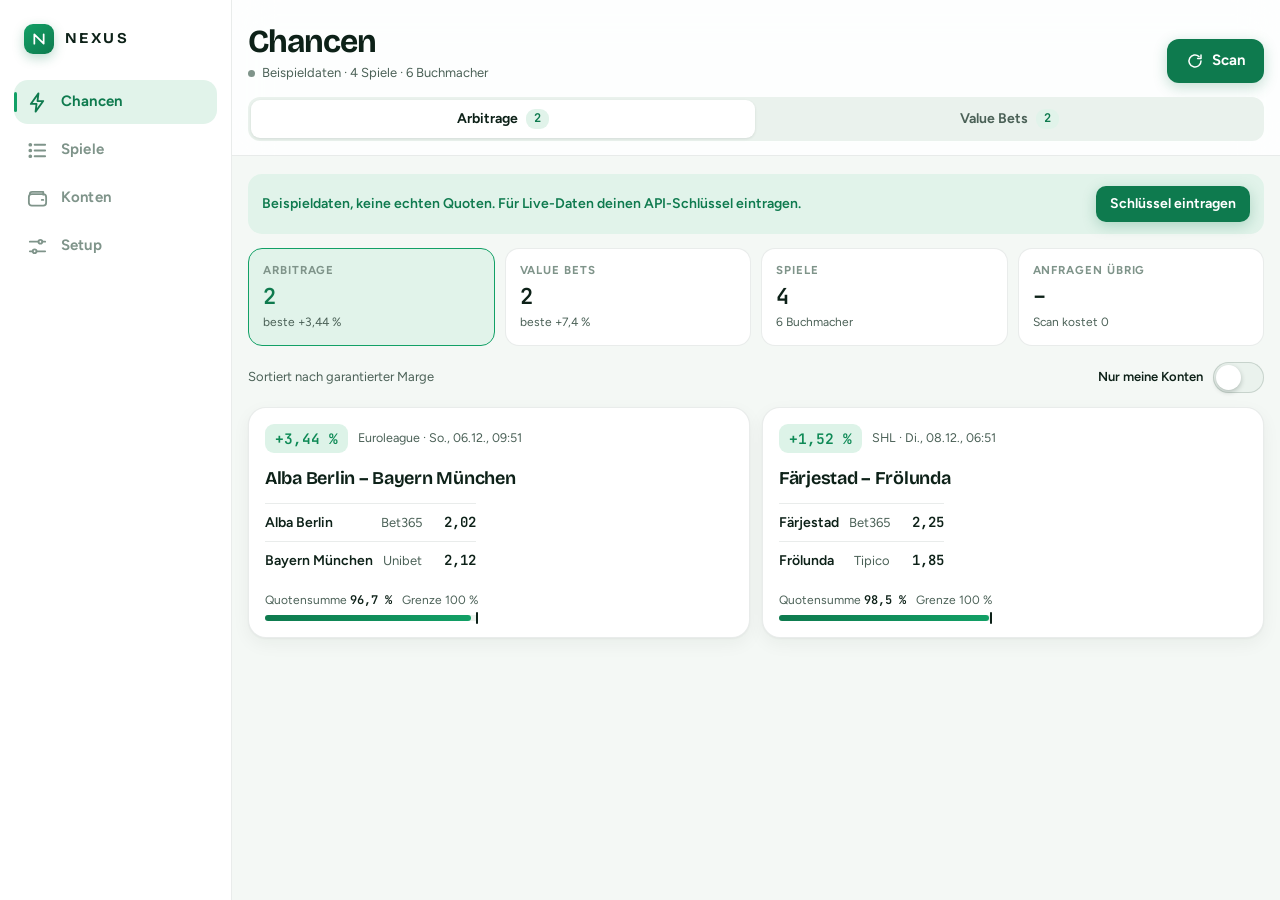
==== commit 3464ee2d: "Redesign: hell mit grünem Akzent, Übersicht, Quoten-Balken, Demo-Modus - Neue Optik: Weiß mit Mint-U" ====
--- a/index.html
+++ b/index.html
@@ -5,154 +5,189 @@
 <meta name="viewport" content="width=device-width, initial-scale=1, viewport-fit=cover">
 <meta name="apple-mobile-web-app-capable" content="yes">
 <meta name="mobile-web-app-capable" content="yes">
-<meta name="apple-mobile-web-app-status-bar-style" content="black-translucent">
+<meta name="apple-mobile-web-app-status-bar-style" content="default">
 <meta name="apple-mobile-web-app-title" content="NEXUS">
 <meta name="format-detection" content="telephone=no">
-<meta name="color-scheme" content="light dark">
-<meta name="theme-color" content="#F1F2F4" media="(prefers-color-scheme: light)">
-<meta name="theme-color" content="#0C0F14" media="(prefers-color-scheme: dark)">
+<meta name="color-scheme" content="light">
+<meta name="theme-color" content="#F4F8F5">
 <meta name="description" content="NEXUS scannt echte Live-Quoten nach Arbitrage und Value Bets.">
 <title>NEXUS</title>
 <link rel="manifest" href="manifest.webmanifest">
 <link rel="apple-touch-icon" sizes="180x180" href="icons/apple-touch-icon.png">
 <link rel="icon" type="image/png" sizes="32x32" href="icons/favicon-32.png">
+<link rel="preconnect" href="https://fonts.googleapis.com">
+<link rel="preconnect" href="https://fonts.gstatic.com" crossorigin>
+<link rel="stylesheet" href="https://fonts.googleapis.com/css2?family=Bricolage+Grotesque:opsz,wght@12..96,600;12..96,700&family=Figtree:wght@400;500;600;700&family=JetBrains+Mono:wght@500;600&display=swap">
 
 <style>
-/* Sicherheitsabstände (Notch, Home-Balken): nur in der installierten App selbst anwenden. Im Browser und im Artefakt-Rahmen sind sie schon berücksichtigt. */
+/* Layout: Tab-Leiste unten auf dem iPhone, Seitenleiste ab Tablet-Breite. Inhalt scrollt in .main, nie im body.
+   Richtung: helles Weiß mit Mint-Unterton, tiefes Buchmacher-Grün als einzige Akzentfarbe, Zahlen in Mono. */
 :root{--st:0px;--sb:0px;--sl:0px;--sr:0px}
 @media (display-mode:standalone){:root{--st:env(safe-area-inset-top,0px);--sb:env(safe-area-inset-bottom,0px);--sl:env(safe-area-inset-left,0px);--sr:env(safe-area-inset-right,0px)}}
 html.standalone{--st:env(safe-area-inset-top,0px);--sb:env(safe-area-inset-bottom,0px);--sl:env(safe-area-inset-left,0px);--sr:env(safe-area-inset-right,0px)}
-/* Layout: Tab-Leiste unten auf dem iPhone, Seitenleiste ab Tablet-Breite. Inhalt scrollt in .main, nie im body. */
 :root{
-  --font:-apple-system,BlinkMacSystemFont,"SF Pro Text","SF Pro Display","Segoe UI",Roboto,"Helvetica Neue",Arial,sans-serif;
-  --mono:ui-monospace,"SF Mono",SFMono-Regular,Menlo,Consolas,monospace;
-  --bg:#F1F2F4; --surface:#FFFFFF; --surface2:#E9EBEF; --glass:rgba(250,251,252,.80);
-  --line:rgba(15,20,30,.10); --fg:#0F141B; --fg2:#465062; --fg3:#778092;
-  --accent:#8F600A; --accent-soft:rgba(143,96,10,.12); --on-accent:#FFFFFF;
-  --pos:#0A7F52; --pos-soft:rgba(10,127,82,.12);
-  --neg:#C0332C; --neg-soft:rgba(192,51,44,.11);
-  --warn:#9A5800; --warn-soft:rgba(154,88,0,.12);
-  --shadow:0 1px 2px rgba(15,20,30,.05),0 10px 28px rgba(15,20,30,.06);
-  --scrim:rgba(8,10,14,.46);
+  --display:"Bricolage Grotesque","Figtree",-apple-system,BlinkMacSystemFont,"Segoe UI",sans-serif;
+  --font:"Figtree",-apple-system,BlinkMacSystemFont,"Segoe UI",Roboto,"Helvetica Neue",Arial,sans-serif;
+  --mono:"JetBrains Mono",ui-monospace,"SF Mono",SFMono-Regular,Menlo,Consolas,monospace;
+  --bg:#F4F8F5; --surface:#FFFFFF; --surface2:#EAF2ED; --glass:rgba(255,255,255,.84);
+  --line:rgba(14,52,34,.09); --line2:rgba(14,52,34,.16);
+  --fg:#0D2118; --fg2:#4B6157; --fg3:#7F948A;
+  --accent:#0E7A4E; --accent2:#12A066; --accent-soft:#E1F3EA; --accent-ring:rgba(18,160,102,.28); --on-accent:#FFFFFF;
+  --pos:#0E8A56; --pos-soft:#DDF3E8;
+  --neg:#C2382F; --neg-soft:#FBE7E5;
+  --warn:#9A6200; --warn-soft:#FBF0D9;
+  --shadow:0 1px 2px rgba(13,33,24,.04),0 6px 18px rgba(13,33,24,.05);
+  --shadow-hi:0 2px 4px rgba(13,33,24,.05),0 16px 36px rgba(14,122,78,.12);
+  --scrim:rgba(9,26,18,.38);
   color-scheme:light;
 }
-@media (prefers-color-scheme:dark){
-  :root{
-    --bg:#0C0F14; --surface:#151A22; --surface2:#1E242E; --glass:rgba(18,22,29,.78);
-    --line:rgba(255,255,255,.08); --fg:#EEF1F5; --fg2:#A5AEBC; --fg3:#707A8B;
-    --accent:#E2B24F; --accent-soft:rgba(226,178,79,.14); --on-accent:#1A1304;
-    --pos:#3DD598; --pos-soft:rgba(61,213,152,.13);
-    --neg:#FF7168; --neg-soft:rgba(255,113,104,.13);
-    --warn:#F0B056; --warn-soft:rgba(240,176,86,.14);
-    --shadow:0 1px 0 rgba(255,255,255,.03) inset,0 10px 30px rgba(0,0,0,.35);
-    --scrim:rgba(0,0,0,.6);
-    color-scheme:dark;
-  }
-}
 *{box-sizing:border-box}
-html,body{height:100%;margin:0;background:var(--bg);color:var(--fg);font:16px/1.4 var(--font);-webkit-text-size-adjust:100%;-webkit-font-smoothing:antialiased;overflow:hidden}
+html,body{height:100%;margin:0;background:var(--bg);color:var(--fg);font:16px/1.45 var(--font);-webkit-text-size-adjust:100%;-webkit-font-smoothing:antialiased;overflow:hidden}
 button,input,select{font:inherit;color:inherit}
 button{-webkit-tap-highlight-color:transparent;touch-action:manipulation;cursor:pointer}
 h1,h2,h3,p{margin:0}
-.num,.mono{font-family:var(--mono);font-variant-numeric:tabular-nums}
+h1,h2{font-family:var(--display);text-wrap:balance}
+.num,.mono{font-family:var(--mono);font-variant-numeric:tabular-nums;letter-spacing:-.01em}
 .app{height:100%;display:flex;flex-direction:column}
 .main{flex:1;min-height:0;overflow-y:auto;-webkit-overflow-scrolling:touch;overscroll-behavior-y:contain;padding-top:var(--st)}
-.wrap{width:100%;max-width:1040px;margin:0 auto;padding-left:max(16px,var(--sl));padding-right:max(16px,var(--sr))}
-.top{position:sticky;top:0;z-index:20;background:var(--glass);-webkit-backdrop-filter:saturate(180%) blur(22px);backdrop-filter:saturate(180%) blur(22px);border-bottom:1px solid var(--line);padding-top:max(10px,var(--st));margin-top:calc(-1 * var(--st))}
-.top-in{padding-top:6px;padding-bottom:12px;display:flex;flex-direction:column;gap:12px}
+.wrap{width:100%;max-width:1080px;margin:0 auto;padding-left:max(16px,var(--sl));padding-right:max(16px,var(--sr))}
+.top{position:sticky;top:0;z-index:20;background:var(--glass);-webkit-backdrop-filter:saturate(160%) blur(20px);backdrop-filter:saturate(160%) blur(20px);border-bottom:1px solid var(--line);padding-top:max(10px,var(--st));margin-top:calc(-1 * var(--st))}
+.top-in{padding-top:8px;padding-bottom:14px;display:flex;flex-direction:column;gap:14px}
 .title-row{display:flex;align-items:flex-end;justify-content:space-between;gap:12px}
-h1{font-size:30px;line-height:34px;font-weight:750;letter-spacing:-.02em}
-.sub{margin-top:2px;font-size:13px;color:var(--fg2);min-height:18px}
-.prog{height:3px;background:var(--line);border-radius:3px;overflow:hidden}
-.prog i{display:block;height:100%;background:var(--accent);transition:width .25s}
-#view{padding-top:16px;padding-bottom:28px}
+h1{font-size:32px;line-height:36px;font-weight:700;letter-spacing:-.03em}
+.sub{margin-top:4px;font-size:13px;color:var(--fg2);min-height:18px;display:flex;align-items:center;gap:7px}
+.sub::before{content:"";width:7px;height:7px;border-radius:50%;background:var(--fg3);flex:none}
+.sub.live::before{background:var(--accent2);box-shadow:0 0 0 0 var(--accent-ring);animation:pulse 2.2s ease-out infinite}
+.sub:empty::before{display:none}
+@keyframes pulse{0%{box-shadow:0 0 0 0 var(--accent-ring)}70%{box-shadow:0 0 0 7px rgba(18,160,102,0)}100%{box-shadow:0 0 0 0 rgba(18,160,102,0)}}
+.prog{height:3px;background:var(--surface2);border-radius:3px;overflow:hidden}
+.prog i{display:block;height:100%;background:linear-gradient(90deg,var(--accent),var(--accent2));transition:width .3s ease}
+#view{padding-top:18px;padding-bottom:32px}
 
 /* Navigation */
-.nav{order:2;display:flex;background:var(--glass);-webkit-backdrop-filter:saturate(180%) blur(22px);backdrop-filter:saturate(180%) blur(22px);border-top:1px solid var(--line);padding:6px max(8px,var(--sr)) calc(6px + var(--sb)) max(8px,var(--sl));z-index:30}
+.nav{order:2;display:flex;background:var(--glass);-webkit-backdrop-filter:saturate(160%) blur(20px);backdrop-filter:saturate(160%) blur(20px);border-top:1px solid var(--line);padding:6px max(8px,var(--sr)) calc(6px + var(--sb)) max(8px,var(--sl));z-index:30}
 .brand{display:none}
-.nav button{flex:1;min-height:48px;display:flex;flex-direction:column;align-items:center;justify-content:center;gap:3px;background:none;border:0;border-radius:12px;color:var(--fg3);font-size:10.5px;font-weight:600;letter-spacing:.01em}
-.nav button svg{width:24px;height:24px}
+.nav button{position:relative;flex:1;min-height:50px;display:flex;flex-direction:column;align-items:center;justify-content:center;gap:3px;background:none;border:0;border-radius:14px;color:var(--fg3);font-size:11px;font-weight:650;letter-spacing:.01em;transition:color .18s,background .18s}
+.nav button svg{width:23px;height:23px;transition:transform .2s cubic-bezier(.3,1.6,.5,1)}
+.nav button:active svg{transform:scale(.86)}
 .nav button[aria-current="true"]{color:var(--accent)}
-.nav button:focus-visible,.btn:focus-visible,.card:focus-visible,.chip:focus-visible,.icon-btn:focus-visible{outline:2px solid var(--accent);outline-offset:2px}
+.nav button[aria-current="true"]::after{content:"";position:absolute;top:2px;width:22px;height:3px;border-radius:2px;background:var(--accent2)}
+.nav button:focus-visible,.btn:focus-visible,.card:focus-visible,.chip:focus-visible,.icon-btn:focus-visible,.kpi:focus-visible,.sport:focus-visible{outline:2px solid var(--accent2);outline-offset:2px}
 @media (min-width:860px){
   .app{flex-direction:row}
-  .nav{order:-1;flex-direction:column;justify-content:flex-start;gap:4px;width:224px;flex:none;border-top:0;border-right:1px solid var(--line);padding:calc(22px + var(--st)) 12px 16px max(12px,var(--sl))}
-  .brand{display:flex;align-items:center;gap:10px;padding:0 10px 18px;font-weight:800;letter-spacing:.14em;font-size:15px}
-  .brand i{width:26px;height:26px;border-radius:8px;background:linear-gradient(135deg,#1B222D,#0A0D12);display:grid;place-items:center;color:#E2B24F;font-style:normal;font-size:14px;letter-spacing:0}
+  .nav{order:-1;flex-direction:column;justify-content:flex-start;gap:4px;width:232px;flex:none;border-top:0;border-right:1px solid var(--line);padding:calc(24px + var(--st)) 14px 16px max(14px,var(--sl));background:var(--surface)}
+  .brand{display:flex;align-items:center;gap:11px;padding:0 10px 22px;font-family:var(--display);font-weight:700;letter-spacing:.16em;font-size:15px}
+  .brand i{width:30px;height:30px;border-radius:9px;background:linear-gradient(140deg,var(--accent2),var(--accent));display:grid;place-items:center;color:var(--on-accent);font-style:normal;box-shadow:0 4px 12px rgba(14,122,78,.28)}
+  .brand i svg{width:16px;height:16px}
   .nav button{flex:none;flex-direction:row;justify-content:flex-start;gap:12px;min-height:44px;padding:0 12px;font-size:15px}
-  .nav button[aria-current="true"]{background:var(--accent-soft)}
-  .top-in{padding-top:12px}
+  .nav button:hover{background:var(--surface2);color:var(--fg)}
+  .nav button[aria-current="true"]{background:var(--accent-soft);color:var(--accent)}
+  .nav button[aria-current="true"]::after{top:12px;bottom:12px;left:0;width:3px;height:auto}
+  .top-in{padding-top:14px}
   .list{grid-template-columns:repeat(2,minmax(0,1fr))!important}
 }
 
 /* Controls */
-.btn{display:inline-flex;align-items:center;justify-content:center;gap:8px;min-height:44px;padding:0 18px;border:1px solid var(--line);border-radius:14px;background:var(--surface);font-weight:650;font-size:15px;white-space:nowrap}
+.btn{display:inline-flex;align-items:center;justify-content:center;gap:8px;min-height:44px;padding:0 18px;border:1px solid var(--line2);border-radius:12px;background:var(--surface);font-weight:650;font-size:15px;white-space:nowrap;transition:transform .12s,box-shadow .18s,background .18s,border-color .18s}
+.btn:hover{border-color:var(--accent2);box-shadow:0 0 0 3px var(--accent-soft)}
 .btn:active{transform:scale(.97)}
-.btn.primary{background:var(--accent);border-color:transparent;color:var(--on-accent)}
-.btn.small{min-height:36px;padding:0 12px;font-size:14px;border-radius:11px}
+.btn.primary{background:var(--accent);border-color:transparent;color:var(--on-accent);box-shadow:0 4px 14px rgba(14,122,78,.25)}
+.btn.primary:hover{background:var(--accent2);box-shadow:0 6px 20px rgba(14,122,78,.32)}
+.btn.small{min-height:36px;padding:0 13px;font-size:14px;border-radius:10px}
+.btn.ghost{background:transparent}
 .btn.danger{color:var(--neg)}
-.btn[disabled]{opacity:.5;pointer-events:none}
+.btn.danger:hover{border-color:var(--neg);box-shadow:0 0 0 3px var(--neg-soft)}
+.btn[disabled]{opacity:.55;pointer-events:none}
 .btn svg{width:18px;height:18px}
-.icon-btn{width:40px;height:40px;border-radius:20px;border:0;background:var(--surface2);display:grid;place-items:center;flex:none}
+.icon-btn{width:40px;height:40px;border-radius:20px;border:0;background:var(--surface2);display:grid;place-items:center;flex:none;transition:background .18s,transform .12s}
+.icon-btn:hover{background:var(--accent-soft);color:var(--accent)}
+.icon-btn:active{transform:scale(.92)}
 .icon-btn svg{width:18px;height:18px}
 .seg{display:flex;background:var(--surface2);border-radius:12px;padding:3px;gap:3px}
-.seg button{flex:1;min-height:36px;border:0;border-radius:9px;background:none;font-weight:650;font-size:14px;color:var(--fg2);display:flex;align-items:center;justify-content:center;gap:8px}
-.seg button[aria-selected="true"]{background:var(--surface);color:var(--fg);box-shadow:0 1px 3px rgba(0,0,0,.12)}
-.seg i{font-style:normal;font-family:var(--mono);font-size:12px;padding:1px 7px;border-radius:9px;background:var(--accent-soft);color:var(--accent)}
+.seg button{flex:1;min-height:38px;border:0;border-radius:9px;background:none;font-weight:650;font-size:14px;color:var(--fg2);display:flex;align-items:center;justify-content:center;gap:8px;transition:background .2s,color .2s,box-shadow .2s}
+.seg button:hover{color:var(--fg)}
+.seg button[aria-selected="true"]{background:var(--surface);color:var(--fg);box-shadow:0 1px 3px rgba(13,33,24,.1)}
+.seg i{font-style:normal;font-family:var(--mono);font-size:12px;padding:1px 8px;border-radius:9px;background:var(--accent-soft);color:var(--accent)}
 .chips{display:flex;gap:8px;overflow-x:auto;padding:2px 0 8px;margin:0 -16px;padding-left:16px;padding-right:16px;scrollbar-width:none;-webkit-overflow-scrolling:touch}
 .chips::-webkit-scrollbar{display:none}
-.chip{flex:none;min-height:36px;padding:0 14px;border-radius:18px;border:1px solid var(--line);background:var(--surface);font-size:14px;font-weight:600;color:var(--fg2)}
-.chip[aria-pressed="true"]{background:var(--accent-soft);border-color:transparent;color:var(--accent)}
-.field{width:100%;min-height:44px;padding:0 14px;border-radius:12px;border:1px solid var(--line);background:var(--surface2);font-size:16px;outline:none;-webkit-appearance:none;appearance:none}
-.field:focus{border-color:var(--accent)}
+.chip{flex:none;min-height:36px;padding:0 14px;border-radius:18px;border:1px solid var(--line2);background:var(--surface);font-size:14px;font-weight:600;color:var(--fg2);transition:all .18s}
+.chip:hover{border-color:var(--accent2);color:var(--fg)}
+.chip[aria-pressed="true"]{background:var(--accent);border-color:transparent;color:var(--on-accent)}
+.field{width:100%;min-height:44px;padding:0 14px;border-radius:11px;border:1px solid var(--line2);background:var(--surface);font-size:16px;outline:none;-webkit-appearance:none;appearance:none;transition:border-color .18s,box-shadow .18s}
+.field:focus{border-color:var(--accent2);box-shadow:0 0 0 3px var(--accent-soft)}
 select.field{background-image:linear-gradient(45deg,transparent 50%,var(--fg3) 50%),linear-gradient(135deg,var(--fg3) 50%,transparent 50%);background-position:calc(100% - 20px) 19px,calc(100% - 15px) 19px;background-size:5px 5px;background-repeat:no-repeat;padding-right:34px}
 .sw{position:relative;display:inline-block;width:51px;height:31px;flex:none}
 .sw input{position:absolute;inset:0;opacity:0;margin:0;width:100%;height:100%;cursor:pointer;z-index:1}
-.sw span{position:absolute;inset:0;border-radius:16px;background:var(--surface2);border:1px solid var(--line);transition:background .2s}
-.sw span::after{content:"";position:absolute;top:2px;left:2px;width:25px;height:25px;border-radius:50%;background:#fff;box-shadow:0 2px 4px rgba(0,0,0,.3);transition:transform .2s}
-.sw input:checked+span{background:var(--pos);border-color:transparent}
+.sw span{position:absolute;inset:0;border-radius:16px;background:var(--surface2);border:1px solid var(--line2);transition:background .2s}
+.sw span::after{content:"";position:absolute;top:2px;left:2px;width:25px;height:25px;border-radius:50%;background:var(--surface);box-shadow:0 2px 5px rgba(13,33,24,.25);transition:transform .25s cubic-bezier(.3,1.4,.5,1)}
+.sw input:checked+span{background:var(--accent2);border-color:transparent}
 .sw input:checked+span::after{transform:translateX(20px)}
-.sw input:focus-visible+span{outline:2px solid var(--accent);outline-offset:2px}
+.sw input:focus-visible+span{outline:2px solid var(--accent2);outline-offset:2px}
+
+/* Übersicht */
+.kpis{display:grid;grid-template-columns:repeat(4,minmax(0,1fr));gap:10px;margin-bottom:16px}
+@media (max-width:620px){.kpis{grid-template-columns:repeat(2,minmax(0,1fr));gap:8px}.kpi{padding:10px 12px}.kpi b{font-size:19px}}
+.kpi{display:flex;flex-direction:column;gap:2px;min-width:0;padding:13px 14px;border-radius:14px;background:var(--surface);border:1px solid var(--line);text-align:left;transition:border-color .18s,box-shadow .18s,transform .12s}
+button.kpi:hover{border-color:var(--accent2);box-shadow:var(--shadow-hi)}
+button.kpi:active{transform:scale(.98)}
+.kpi small{font-size:11.5px;font-weight:700;letter-spacing:.08em;text-transform:uppercase;color:var(--fg3)}
+.kpi b{font-family:var(--mono);font-size:22px;font-weight:600;letter-spacing:-.02em;white-space:nowrap;overflow:hidden;text-overflow:ellipsis}
+.kpi.on{border-color:var(--accent2);background:var(--accent-soft)}
+.kpi.on b{color:var(--accent)}
+.kpi em{font-style:normal;font-size:12px;color:var(--fg2)}
+.demo{display:flex;align-items:center;justify-content:space-between;gap:12px;flex-wrap:wrap;margin-bottom:14px;padding:12px 14px;border-radius:14px;background:var(--accent-soft);color:var(--accent);font-size:14px;font-weight:600}
+.demo span{min-width:0}
 
 /* Karten */
 .list{display:grid;grid-template-columns:minmax(0,1fr);gap:12px}
-.card{display:flex;flex-direction:column;gap:12px;width:100%;min-width:0;text-align:left;padding:16px;background:var(--surface);border:1px solid var(--line);border-radius:20px;box-shadow:var(--shadow)}
+.card{display:flex;flex-direction:column;gap:12px;width:100%;min-width:0;text-align:left;padding:16px;background:var(--surface);border:1px solid var(--line);border-radius:18px;box-shadow:var(--shadow);transition:transform .2s cubic-bezier(.2,.8,.2,1),box-shadow .2s,border-color .2s;animation:rise .4s cubic-bezier(.2,.8,.2,1) both}
+.card:hover{transform:translateY(-2px);box-shadow:var(--shadow-hi);border-color:rgba(18,160,102,.35)}
 .card:active{transform:scale(.988)}
+.list .card:nth-child(2){animation-delay:.04s}.list .card:nth-child(3){animation-delay:.08s}.list .card:nth-child(4){animation-delay:.12s}.list .card:nth-child(n+5){animation-delay:.16s}
+@keyframes rise{from{transform:translateY(8px);opacity:.4}to{transform:none;opacity:1}}
 .card>span{display:block;min-width:0}
 .card-top{display:flex!important;align-items:center;justify-content:space-between;gap:10px}
 .meta{font-size:12.5px;color:var(--fg2);overflow:hidden;text-overflow:ellipsis;white-space:nowrap;text-align:right}
-.teams{font-size:17px;font-weight:700;letter-spacing:-.01em;overflow-wrap:anywhere}
-.badge{display:inline-flex;align-items:center;font-family:var(--mono);font-weight:700;font-size:15px;padding:4px 10px;border-radius:10px;background:var(--pos-soft);color:var(--pos);white-space:nowrap}
-.badge.acc{background:var(--accent-soft);color:var(--accent)}
-.legs{display:flex!important;flex-direction:column;gap:2px}
-.leg{display:grid;grid-template-columns:minmax(0,1fr) auto auto;gap:10px;align-items:baseline;padding:7px 0;border-top:1px solid var(--line);font-size:14px}
+.teams{font-family:var(--display);font-size:18px;font-weight:650;letter-spacing:-.015em;overflow-wrap:anywhere}
+.badge{display:inline-flex;align-items:center;font-family:var(--mono);font-weight:600;font-size:14.5px;padding:4px 10px;border-radius:9px;background:var(--pos-soft);color:var(--pos);white-space:nowrap}
+.badge.acc{background:var(--accent);color:var(--on-accent)}
+.legs{display:flex!important;flex-direction:column;gap:0}
+.leg{display:grid;grid-template-columns:minmax(0,1fr) auto auto;gap:10px;align-items:baseline;padding:8px 0;border-top:1px solid var(--line);font-size:14px}
 .leg-o{font-weight:600;overflow:hidden;text-overflow:ellipsis;white-space:nowrap}
 .leg-b{color:var(--fg2);font-size:13px;max-width:120px;overflow:hidden;text-overflow:ellipsis;white-space:nowrap}
-.leg-p{font-family:var(--mono);font-weight:700;font-variant-numeric:tabular-nums}
+.leg-p{font-family:var(--mono);font-weight:600;font-variant-numeric:tabular-nums;min-width:44px;text-align:right}
+.pbar{display:flex!important;flex-direction:column;gap:6px}
+.pbar-l{display:flex;justify-content:space-between;gap:10px;font-size:12px;color:var(--fg2)}
+.pbar-l b{font-family:var(--mono);font-weight:600;color:var(--fg)}
+.pbar-t{position:relative;height:6px;border-radius:3px;background:var(--surface2);overflow:visible}
+.pbar-t i{position:absolute;left:0;top:0;bottom:0;border-radius:3px;background:linear-gradient(90deg,var(--accent),var(--accent2));transform-origin:left;animation:grow .7s cubic-bezier(.2,.8,.2,1) both}
+.pbar-t u{position:absolute;top:-3px;bottom:-3px;width:2px;border-radius:1px;background:var(--fg);text-decoration:none}
+@keyframes grow{from{transform:scaleX(.2)}to{transform:none}}
 .flags{display:flex!important;flex-wrap:wrap;gap:6px}
-.flag{font-size:12px;font-weight:650;padding:3px 9px;border-radius:9px;background:var(--warn-soft);color:var(--warn)}
+.flag{font-size:12px;font-weight:650;padding:3px 9px;border-radius:8px;background:var(--warn-soft);color:var(--warn)}
 .flag.ok{background:var(--pos-soft);color:var(--pos)}
 .kv{display:flex!important;justify-content:space-between;gap:12px;font-size:13.5px;color:var(--fg2)}
-.kv b{color:var(--fg);font-weight:650}
+.kv b{color:var(--fg);font-weight:600}
 .empty{display:flex;flex-direction:column;align-items:center;text-align:center;gap:12px;padding:44px 12px 28px;max-width:440px;margin:0 auto}
 .empty .glyph{width:64px;height:64px;border-radius:20px;background:var(--accent-soft);color:var(--accent);display:grid;place-items:center}
 .empty .glyph svg{width:30px;height:30px}
-.empty h2{font-size:21px;letter-spacing:-.01em}
+.empty h2{font-size:22px;letter-spacing:-.02em}
 .empty p{color:var(--fg2);font-size:15px}
-.note{font-size:13px;color:var(--fg2);padding:12px 14px;border-radius:14px;background:var(--surface);border:1px solid var(--line)}
+.empty .acts{display:flex;gap:10px;flex-wrap:wrap;justify-content:center}
+.note{font-size:13.5px;color:var(--fg2);padding:12px 14px;border-radius:12px;background:var(--surface);border:1px solid var(--line)}
 .note.warn{background:var(--warn-soft);border-color:transparent;color:var(--warn)}
 .bar-info{display:flex;align-items:center;justify-content:space-between;gap:12px;flex-wrap:wrap;margin-bottom:14px;font-size:13px;color:var(--fg2)}
 .bar-info label{margin-left:auto;display:flex;align-items:center;gap:10px;font-weight:600;color:var(--fg)}
 .errs{margin-bottom:14px}
 
 /* Gruppierte Listen (Einstellungen, Konten) */
-.group{margin-bottom:22px}
-.group>h3{font-size:12px;font-weight:700;letter-spacing:.07em;text-transform:uppercase;color:var(--fg3);padding:0 6px 8px}
-.panel{background:var(--surface);border:1px solid var(--line);border-radius:18px;overflow:hidden}
-.row{display:flex;align-items:center;justify-content:space-between;gap:14px;padding:12px 16px;min-height:56px}
+.group{margin-bottom:24px}
+.group>h3{font-size:11.5px;font-weight:700;letter-spacing:.09em;text-transform:uppercase;color:var(--fg3);padding:0 6px 8px}
+.panel{background:var(--surface);border:1px solid var(--line);border-radius:16px;overflow:hidden;box-shadow:var(--shadow)}
+.row{display:flex;align-items:center;justify-content:space-between;gap:14px;padding:12px 16px;min-height:58px}
 .row+.row{border-top:1px solid var(--line)}
 .row.stack{flex-direction:column;align-items:stretch;gap:8px}
-.row-t{font-weight:600;font-size:15.5px}
+.row-t{font-weight:650;font-size:15.5px}
 .row-h{font-size:12.5px;color:var(--fg2);margin-top:2px}
 .row-c{display:flex;align-items:center;gap:8px;flex:none}
 .row-c .field{width:120px;text-align:right}
@@ -160,67 +195,71 @@
 .row-l{min-width:0}
 .hint{font-size:12.5px;color:var(--fg2);padding:8px 8px 0}
 .stat{display:grid;grid-template-columns:repeat(auto-fit,minmax(104px,1fr));gap:10px;margin-bottom:18px}
-.stat>div{background:var(--surface);border:1px solid var(--line);border-radius:16px;padding:12px 14px;min-width:0}
-.stat small{display:block;font-size:12px;color:var(--fg2);margin-bottom:4px}
-.stat b{font-size:19px;letter-spacing:-.02em;white-space:nowrap}
+.stat>div{background:var(--surface);border:1px solid var(--line);border-radius:14px;padding:12px 14px;min-width:0}
+.stat small{display:block;font-size:11.5px;font-weight:700;letter-spacing:.08em;text-transform:uppercase;color:var(--fg3);margin-bottom:4px}
+.stat b{font-size:20px;letter-spacing:-.02em;white-space:nowrap}
 .acct{display:grid;grid-template-columns:minmax(0,1fr) 128px 40px;gap:10px;align-items:center;padding:10px 16px}
 .acct+.acct{border-top:1px solid var(--line)}
 .acct .nm{font-weight:650;overflow:hidden;text-overflow:ellipsis;white-space:nowrap}
 .acct .st{font-size:12px;color:var(--fg2)}
 .acct .field{text-align:right}
-.addrow{display:grid;grid-template-columns:minmax(0,1fr) 120px auto;gap:10px;padding:12px 16px;border-top:1px solid var(--line);align-items:center}
+.addrow{display:grid;grid-template-columns:minmax(0,1fr) 120px auto;gap:10px;padding:12px 16px;border-top:1px solid var(--line);align-items:center;background:var(--bg)}
 @media (max-width:520px){.addrow{grid-template-columns:1fr 1fr}.addrow .btn{grid-column:1/-1}}
 
 /* Sheet */
 #sheetRoot{position:fixed;inset:0;z-index:60;pointer-events:none}
 #sheetRoot.open{pointer-events:auto}
-.scrim{position:absolute;inset:0;background:var(--scrim);opacity:0;transition:opacity .28s;touch-action:none}
+.scrim{position:absolute;inset:0;background:var(--scrim);opacity:0;transition:opacity .28s;touch-action:none;-webkit-backdrop-filter:blur(2px);backdrop-filter:blur(2px)}
 .open .scrim{opacity:1}
-.sheet{position:absolute;left:0;right:0;bottom:0;max-height:92%;max-height:92dvh;display:flex;flex-direction:column;background:var(--bg);border-radius:26px 26px 0 0;transform:translateY(102%);transition:transform .34s cubic-bezier(.2,.8,.2,1);box-shadow:0 -10px 40px rgba(0,0,0,.25)}
+.sheet{position:absolute;left:0;right:0;bottom:0;max-height:92%;max-height:92dvh;display:flex;flex-direction:column;background:var(--bg);border-radius:24px 24px 0 0;transform:translateY(102%);transition:transform .38s cubic-bezier(.2,.85,.2,1);box-shadow:0 -10px 40px rgba(9,26,18,.18)}
 .open .sheet{transform:none}
 .grab{padding:10px 0 2px;display:flex;justify-content:center;touch-action:none}
-.grab .bar{width:38px;height:5px;border-radius:3px;background:var(--fg3);opacity:.5}
+.grab .bar{width:38px;height:5px;border-radius:3px;background:var(--fg3);opacity:.45}
 .sheet-head{display:flex;align-items:flex-start;justify-content:space-between;gap:12px;padding:8px max(18px,var(--sl)) 12px max(18px,var(--sl))}
-.sheet-head h2{font-size:20px;line-height:26px;letter-spacing:-.01em;overflow-wrap:anywhere}
+.sheet-head h2{font-size:21px;line-height:27px;letter-spacing:-.02em;overflow-wrap:anywhere}
 .sheet-head p{font-size:13px;color:var(--fg2);margin-top:2px}
 .sheet-body{overflow-y:auto;-webkit-overflow-scrolling:touch;overscroll-behavior:contain;padding:4px max(18px,var(--sl)) calc(24px + var(--sb));display:flex;flex-direction:column;gap:16px}
 .sheet-foot{padding:10px 18px calc(12px + var(--sb));border-top:1px solid var(--line);background:var(--surface)}
 @media (min-width:860px){
-  .sheet{left:auto;top:0;width:min(540px,100%);max-height:none;border-radius:26px 0 0 26px;transform:translateX(102%)}
+  .sheet{left:auto;top:0;width:min(560px,100%);max-height:none;border-radius:24px 0 0 24px;transform:translateX(102%)}
   .grab{display:none}
-  .sheet-head{padding-top:calc(22px + var(--st))}
-}
-.hero{display:flex;align-items:baseline;justify-content:space-between;gap:12px;flex-wrap:wrap;padding:18px;border-radius:20px;background:var(--surface);border:1px solid var(--line)}
-.hero .big{font-size:34px;font-weight:750;letter-spacing:-.03em;color:var(--pos);font-family:var(--mono)}
+  .sheet-head{padding-top:calc(24px + var(--st))}
+}
+.hero{display:flex;align-items:baseline;justify-content:space-between;gap:12px;flex-wrap:wrap;padding:18px;border-radius:18px;background:var(--surface);border:1px solid var(--line);box-shadow:var(--shadow)}
+.hero .big{font-size:34px;font-weight:600;letter-spacing:-.03em;color:var(--pos);font-family:var(--mono)}
 .hero .big.neg{color:var(--neg)}
 .hero small{color:var(--fg2);font-size:13px}
-.leg-card{padding:14px 16px;border-radius:16px;background:var(--surface);border:1px solid var(--line);display:grid;grid-template-columns:minmax(0,1fr) auto;gap:4px 12px;align-items:baseline}
+.leg-card{padding:14px 16px;border-radius:14px;background:var(--surface);border:1px solid var(--line);display:grid;grid-template-columns:minmax(0,1fr) auto;gap:4px 12px;align-items:baseline}
 .leg-card .l1{font-weight:700;overflow-wrap:anywhere}
 .leg-card .l2{font-size:13px;color:var(--fg2)}
-.leg-card .stake{font-family:var(--mono);font-size:21px;font-weight:750;text-align:right}
+.leg-card .stake{font-family:var(--mono);font-size:21px;font-weight:600;text-align:right;color:var(--accent)}
 .leg-card .r2{font-size:12.5px;color:var(--fg2);text-align:right;font-family:var(--mono)}
 .tbl-wrap{overflow-x:auto;border-radius:14px;border:1px solid var(--line);background:var(--surface);-webkit-overflow-scrolling:touch}
 table{border-collapse:collapse;width:100%;font-size:14px}
 th,td{padding:9px 12px;text-align:right;white-space:nowrap;border-top:1px solid var(--line)}
-th{font-size:12px;color:var(--fg2);font-weight:650;border-top:0;max-width:130px;overflow:hidden;text-overflow:ellipsis}
+th{font-size:12px;color:var(--fg2);font-weight:650;border-top:0;max-width:130px;overflow:hidden;text-overflow:ellipsis;background:var(--bg)}
 th:first-child,td:first-child{text-align:left;position:sticky;left:0;background:var(--surface)}
-td.best{color:var(--accent);font-weight:750}
+th:first-child{background:var(--bg)}
+tbody tr{transition:background .15s}
+tbody tr:hover td{background:var(--accent-soft)}
+td.best{color:var(--accent);font-weight:700}
 td.mono,td.best{font-family:var(--mono)}
-.sec-t{font-size:12px;font-weight:700;letter-spacing:.07em;text-transform:uppercase;color:var(--fg3)}
+.sec-t{font-size:11.5px;font-weight:700;letter-spacing:.09em;text-transform:uppercase;color:var(--fg3)}
 .grid2{display:grid;grid-template-columns:repeat(2,minmax(0,1fr));gap:10px}
 .grid2>div{background:var(--surface);border:1px solid var(--line);border-radius:14px;padding:12px 14px}
 .grid2 small{display:block;font-size:12px;color:var(--fg2)}
-.grid2 b{font-size:18px;font-family:var(--mono)}
-.sport-grp{font-size:12px;font-weight:700;letter-spacing:.07em;text-transform:uppercase;color:var(--fg3);padding:14px 4px 6px}
-.sport{display:flex;align-items:center;justify-content:space-between;gap:12px;width:100%;min-height:48px;padding:0 14px;background:var(--surface);border:0;text-align:left;font-size:15px}
+.grid2 b{font-size:18px;font-family:var(--mono);font-weight:600}
+.sport-grp{font-size:11.5px;font-weight:700;letter-spacing:.09em;text-transform:uppercase;color:var(--fg3);padding:14px 4px 6px}
+.sport{display:flex;align-items:center;justify-content:space-between;gap:12px;width:100%;min-height:48px;padding:0 14px;background:var(--surface);border:0;text-align:left;font-size:15px;transition:background .15s}
+.sport:hover{background:var(--bg)}
 .sport+.sport{border-top:1px solid var(--line)}
-.sport .ck{width:22px;height:22px;border-radius:11px;border:2px solid var(--fg3);display:grid;place-items:center;flex:none}
-.sport[aria-pressed="true"] .ck{background:var(--accent);border-color:var(--accent);color:var(--on-accent)}
-.sport .ck svg{width:12px;height:12px;opacity:0}
-.sport[aria-pressed="true"] .ck svg{opacity:1}
-.toast{position:fixed;left:50%;transform:translateX(-50%);bottom:calc(86px + var(--sb));z-index:90;max-width:min(92vw,460px);padding:11px 16px;border-radius:14px;background:var(--fg);color:var(--bg);font-size:14px;font-weight:600;box-shadow:0 8px 30px rgba(0,0,0,.3);animation:tin .25s ease-out}
+.sport .ck{width:22px;height:22px;border-radius:11px;border:2px solid var(--fg3);display:grid;place-items:center;flex:none;transition:all .2s}
+.sport[aria-pressed="true"] .ck{background:var(--accent2);border-color:var(--accent2);color:var(--on-accent)}
+.sport .ck svg{width:12px;height:12px;opacity:0;transform:scale(.4);transition:all .2s cubic-bezier(.3,1.6,.5,1)}
+.sport[aria-pressed="true"] .ck svg{opacity:1;transform:none}
+.toast{position:fixed;left:50%;transform:translateX(-50%);bottom:calc(90px + var(--sb));z-index:90;max-width:min(92vw,460px);padding:12px 16px;border-radius:14px;background:var(--fg);color:var(--surface);font-size:14px;font-weight:600;box-shadow:0 10px 30px rgba(9,26,18,.28);animation:tin .28s cubic-bezier(.2,.8,.2,1)}
 @media (min-width:860px){.toast{bottom:28px}}
-@keyframes tin{from{opacity:0;transform:translate(-50%,8px)}to{opacity:1;transform:translate(-50%,0)}}
+@keyframes tin{from{opacity:0;transform:translate(-50%,10px)}to{opacity:1;transform:translate(-50%,0)}}
 .spin{animation:rot 1s linear infinite}
 @keyframes rot{to{transform:rotate(360deg)}}
 @media (prefers-reduced-motion:reduce){*{animation:none!important;transition:none!important}}
@@ -510,6 +549,13 @@
 /* ---------- API ---------- */
 const API = 'https://api.the-odds-api.com/v4';
 const num = v => { const n = parseFloat(v); return Number.isFinite(n) ? n : null; };
+/* Unterscheidet, warum fetch scheitert: kein Netz, Claude-Vorschau (dort ist Internet gesperrt) oder Sperre durch Browser/Server. */
+function netError(e) {
+  let framed = false; try { framed = window.self !== window.top; } catch (x) { framed = true; }
+  if (navigator.onLine === false) return 'Kein Internet. Prüfe WLAN oder mobile Daten.';
+  if (framed || /claude|anthropic/i.test(location.hostname)) return 'In der Claude-Vorschau darf NEXUS nicht ins Internet. Öffne marcuspad03.github.io/nexus in Safari.';
+  return 'Die Odds-API hat nicht geantwortet (' + (e && e.message ? e.message : 'Netzwerkfehler') + '). Prüfe den Schlüssel und versuche es in einer Minute erneut.';
+}
 function apiError(status, msg) {
   if (status === 401) return /USAGE|credit|quota/i.test(msg) ? 'Dein Anfragen-Kontingent bei the-odds-api.com ist aufgebraucht.' : 'API-Schlüssel ungültig oder deaktiviert.';
   if (status === 429) return 'Zu viele Anfragen in kurzer Zeit. Bitte einen Moment warten.';
@@ -523,7 +569,7 @@
   for (const [k, v] of Object.entries(params || {})) url.searchParams.set(k, v);
   let res;
   try { res = await fetch(url.toString()); }
-  catch (e) { const err = new Error('Keine Verbindung zur Odds-API. Prüfe dein Netz.'); err.fatal = true; throw err; }
+  catch (e) { const err = new Error(netError(e)); err.fatal = true; throw err; }
   const quota = { remaining: num(res.headers.get('x-requests-remaining')), used: num(res.headers.get('x-requests-used')) };
   if (!res.ok) {
     let msg = ''; try { msg = (await res.json()).message || ''; } catch (e) {}
@@ -638,10 +684,11 @@
 const TABS = [['chancen', 'Chancen', I.bolt], ['spiele', 'Spiele', I.list], ['konten', 'Konten', I.wallet], ['setup', 'Setup', I.sliders]];
 const TITLES = { chancen: 'Chancen', spiele: 'Spiele', konten: 'Konten', setup: 'Einstellungen' };
 function renderNav() {
-  $('#nav').innerHTML = '<div class="brand"><i>N</i>NEXUS</div>' + TABS.map(t => '<button data-act="tab" data-v="' + t[0] + '" aria-current="' + (S.tab === t[0]) + '">' + t[2] + '<span>' + t[1] + '</span></button>').join('');
+  $('#nav').innerHTML = '<div class="brand"><i><svg viewBox="0 0 24 24" fill="none" stroke="currentColor" stroke-width="2.6" stroke-linecap="round" stroke-linejoin="round"><path d="M5 19V5l14 14V5"/></svg></i>NEXUS</div>' + TABS.map(t => '<button data-act="tab" data-v="' + t[0] + '" aria-current="' + (S.tab === t[0]) + '">' + t[2] + '<span>' + t[1] + '</span></button>').join('');
 }
 function statusLine() {
   if (S.scanning && S.progress) return 'Scanne ' + esc(S.progress.name || '…') + ' (' + S.progress.done + '/' + S.progress.total + ')';
+  if (S.scan && S.scan.demo) return 'Beispieldaten · ' + S.scan.events.length + ' Spiele · ' + S.analysis.books.length + ' Buchmacher';
   if (!S.settings.apiKey.trim()) return 'Nicht verbunden';
   if (S.scan) return 'Stand ' + ago(S.scan.ts) + ' · ' + S.scan.events.length + ' Spiele · ' + S.analysis.books.length + ' Buchmacher';
   return 'Noch kein Scan';
@@ -653,7 +700,7 @@
     extra = '<div class="seg" role="tablist"><button role="tab" data-act="seg" data-v="arb" aria-selected="' + (S.seg === 'arb') + '">Arbitrage <i>' + S.analysis.arbs.length + '</i></button><button role="tab" data-act="seg" data-v="value" aria-selected="' + (S.seg === 'value') + '">Value Bets <i>' + S.analysis.values.length + '</i></button></div>';
   }
   const prog = S.scanning && S.progress ? '<div class="prog"><i style="width:' + Math.round(S.progress.done / S.progress.total * 100) + '%"></i></div>' : '';
-  $('#top').innerHTML = '<div class="wrap top-in"><div class="title-row"><div><h1>' + TITLES[t] + '</h1><p class="sub" id="status">' + (t === 'chancen' || t === 'spiele' ? statusLine() : '') + '</p></div>' + action + '</div>' + extra + prog + '</div>';
+  $('#top').innerHTML = '<div class="wrap top-in"><div class="title-row"><div><h1>' + TITLES[t] + '</h1><p class="sub' + (S.scanning || (S.scan && !S.scan.demo && agoMs(S.scan.ts) < 15 * 60000) ? ' live' : '') + '" id="status">' + (t === 'chancen' || t === 'spiele' ? statusLine() : '') + '</p></div>' + action + '</div>' + extra + prog + '</div>';
 }
 function render() { renderNav(); renderTop(); renderView(); }
 function renderView() {
@@ -665,22 +712,41 @@
 const emptyState = (icon, title, text, btn) => '<div class="empty"><div class="glyph">' + icon + '</div><h2>' + title + '</h2><p>' + text + '</p>' + (btn || '') + '</div>';
 
 /* --- Chancen --- */
+function kpis() {
+  const A = S.analysis, best = A.arbs.length ? A.arbs[0].margin : null, bv = A.values.length ? A.values[0].edge : null;
+  return '<div class="kpis">' +
+    '<button class="kpi' + (S.seg === 'arb' ? ' on' : '') + '" data-act="seg" data-v="arb"><small>Arbitrage</small><b>' + A.arbs.length + '</b><em>' + (best != null ? 'beste +' + pct(best) : 'keine gefunden') + '</em></button>' +
+    '<button class="kpi' + (S.seg === 'value' ? ' on' : '') + '" data-act="seg" data-v="value"><small>Value Bets</small><b>' + A.values.length + '</b><em>' + (bv != null ? 'beste +' + pct(bv, 1) : 'keine gefunden') + '</em></button>' +
+    '<div class="kpi"><small>Spiele</small><b>' + S.scan.events.length + '</b><em>' + A.books.length + ' Buchmacher</em></div>' +
+    '<div class="kpi"><small>Anfragen übrig</small><b>' + (S.quota && S.quota.remaining != null && !S.scan.demo ? nf(S.quota.remaining, 0) : '–') + '</b><em>Scan kostet ' + cost() + '</em></div></div>';
+}
 function viewChancen() {
   const st = S.settings;
-  if (!st.apiKey.trim()) return emptyState(I.bolt, 'Odds-API verbinden', 'NEXUS zeigt ausschließlich echte Live-Quoten von the-odds-api.com. Trage dafür deinen eigenen API-Schlüssel ein.', '<button class="btn primary" data-act="tab" data-v="setup">API-Schlüssel eintragen</button>');
-  const quota = '<div class="bar-info"><span>Anfragen übrig: <b class="mono">' + (S.quota && S.quota.remaining != null ? nf(S.quota.remaining, 0) : '–') + '</b> · Scan kostet <b class="mono">' + cost() + '</b></span>' +
-    '<label>Nur meine Konten<span class="sw"><input type="checkbox" data-set="onlyMine" ' + (st.onlyMine ? 'checked' : '') + '><span></span></span></label></div>';
-  if (!S.scan) return quota + emptyState(I.scan, 'Bereit zum Scannen', st.sports.length ? st.sports.length + ' Ligen sind gewählt. Ein Scan kostet ' + cost() + ' Anfragen.' : 'Wähle unter Einstellungen die Ligen, die NEXUS scannen soll.', st.sports.length ? '<button class="btn primary" data-act="scan">Jetzt scannen</button>' : '<button class="btn primary" data-act="tab" data-v="setup">Ligen wählen</button>');
+  if (!st.apiKey.trim() && !S.scan) return emptyState(I.bolt, 'Odds-API verbinden', 'NEXUS vergleicht echte Live-Quoten von the-odds-api.com und findet Arbitrage und Value Bets. Trage deinen API-Schlüssel ein oder sieh dir zuerst Beispieldaten an.', '<div class="acts"><button class="btn primary" data-act="tab" data-v="setup">API-Schlüssel eintragen</button><button class="btn" data-act="demo">Beispiel ansehen</button></div>');
+  const filter = '<div class="bar-info"><span>' + (S.seg === 'arb' ? 'Sortiert nach garantierter Marge' : 'Sortiert nach Vorteil gegenüber der fairen Quote') + '</span>' +
+    '<label>Nur meine Konten<span class="sw"><input type="checkbox" id="onlyMine" data-set="onlyMine" ' + (st.onlyMine ? 'checked' : '') + '><span></span></span></label></div>';
+  if (!S.scan) return emptyState(I.scan, 'Bereit zum Scannen', st.sports.length ? st.sports.length + ' Ligen sind gewählt. Ein Scan kostet ' + cost() + ' Anfragen.' : 'Wähle unter Einstellungen die Ligen, die NEXUS scannen soll.', st.sports.length ? '<button class="btn primary" data-act="scan">Jetzt scannen</button>' : '<button class="btn primary" data-act="tab" data-v="setup">Ligen wählen</button>');
+  const demo = S.scan.demo ? '<div class="demo"><span>Beispieldaten, keine echten Quoten. Für Live-Daten deinen API-Schlüssel eintragen.</span><button class="btn small primary" data-act="tab" data-v="setup">Schlüssel eintragen</button></div>' : '';
   const errs = S.scan.errors && S.scan.errors.length ? '<div class="note warn errs">' + S.scan.errors.slice(0, 4).map(e => esc(e.sport) + ': ' + esc(e.msg)).join('<br>') + '</div>' : '';
-  const stale = agoMs(S.scan.ts) > 15 * 60000 ? '<div class="note warn errs">Dieser Scan ist ' + ago(S.scan.ts).replace('vor ', '') + ' alt. Quoten ändern sich schnell, scanne neu, bevor du setzt.</div>' : '';
+  const stale = !S.scan.demo && agoMs(S.scan.ts) > 15 * 60000 ? '<div class="note warn errs">Dieser Scan ist ' + ago(S.scan.ts).replace('vor ', '') + ' alt. Quoten ändern sich schnell, scanne neu, bevor du setzt.</div>' : '';
+  const head = demo + kpis() + filter + stale + errs;
   const list = S.seg === 'arb' ? S.analysis.arbs : S.analysis.values;
   if (!list.length) {
     const txt = S.seg === 'arb'
       ? 'In ' + S.scan.events.length + ' Spielen von ' + S.analysis.books.length + ' Buchmachern gibt es gerade keine Quotenkombination mit garantiertem Gewinn.' + (st.onlyMine && S.balances.length ? ' Der Filter „Nur meine Konten“ ist aktiv.' : '')
       : 'Kein Buchmacher liegt in ' + S.scan.events.length + ' Spielen mindestens ' + nf(st.minEdge, 1) + ' % über der fairen Quote.';
-    return quota + stale + errs + emptyState(I.bolt, S.seg === 'arb' ? 'Keine Arbitrage gefunden' : 'Keine Value Bets gefunden', txt, '');
-  }
-  return quota + stale + errs + '<div class="list">' + (S.seg === 'arb' ? list.map(arbCard) : list.map(valueCard)).join('') + '</div>';
+    return head + emptyState(I.bolt, S.seg === 'arb' ? 'Keine Arbitrage gefunden' : 'Keine Value Bets gefunden', txt, '');
+  }
+  return head + '<div class="list">' + (S.seg === 'arb' ? list.map(arbCard) : list.map(valueCard)).join('') + '</div>';
+}
+/* Quotensumme: Summe der Kehrwerte der besten Quoten. Unter 100 % ist der Gewinn garantiert. */
+function sumBar(a) {
+  const w = Math.min(100, a.sum * 100);
+  return '<span class="pbar"><span class="pbar-l"><span>Quotensumme <b>' + pct(a.sum, 1) + '</b></span><span>Grenze 100 %</span></span><span class="pbar-t"><i style="width:' + w.toFixed(1) + '%"></i><u style="left:calc(100% - 2px)"></u></span></span>';
+}
+function edgeBar(v) {
+  const w = Math.min(100, v.price / (v.fair * 1.25) * 100), m = 100 / 1.25;
+  return '<span class="pbar"><span class="pbar-l"><span>Quote <b>' + odds(v.price) + '</b> gegen fair <b>' + odds(v.fair) + '</b></span><span>+' + pct(v.edge, 1) + '</span></span><span class="pbar-t"><i style="width:' + w.toFixed(1) + '%"></i><u style="left:' + m.toFixed(1) + '%"></u></span></span>';
 }
 function staleLegs(legs) { return legs.some(l => l.updated && agoMs(l.updated) > 10 * 60000); }
 function arbCard(a) {
@@ -690,7 +756,7 @@
   if (a.margin > 0.08) flags.push('<span class="flag">Ungewöhnlich hoch – prüfen</span>');
   if (S.balances.length) { const miss = a.best.filter(b => balanceFor(b) == null); if (miss.length) flags.push('<span class="flag">Kein Konto: ' + esc(miss.map(m => m.title).join(', ')) + '</span>'); else flags.push('<span class="flag ok">Alle Konten vorhanden</span>'); }
   return '<button class="card" data-act="open" data-type="arb" data-id="' + esc(a.id) + '"><span class="card-top"><span class="badge">+' + pct(a.margin) + '</span><span class="meta">' + esc(ev.sport_title) + ' · ' + esc(kickoff(ev.commence_time)) + '</span></span>' +
-    '<span class="teams">' + evTitle(ev) + '</span><span class="legs">' + a.best.map(b => '<span class="leg"><span class="leg-o">' + esc(outLabel(a, b.name, ev)) + '</span><span class="leg-b">' + esc(b.title) + '</span><span class="leg-p">' + odds(b.price) + '</span></span>').join('') + '</span>' +
+    '<span class="teams">' + evTitle(ev) + '</span><span class="legs">' + a.best.map(b => '<span class="leg"><span class="leg-o">' + esc(outLabel(a, b.name, ev)) + '</span><span class="leg-b">' + esc(b.title) + '</span><span class="leg-p">' + odds(b.price) + '</span></span>').join('') + '</span>' + sumBar(a) +
     (flags.length ? '<span class="flags">' + flags.join('') + '</span>' : '') + '</button>';
 }
 function valueCard(v) {
@@ -702,7 +768,7 @@
   if (S.balances.length && balanceFor(v) == null) flags.push('<span class="flag">Kein Konto bei ' + esc(v.title) + '</span>');
   return '<button class="card" data-act="open" data-type="value" data-id="' + esc(v.id) + '"><span class="card-top"><span class="badge acc">+' + pct(v.edge, 1) + '</span><span class="meta">' + esc(ev.sport_title) + ' · ' + esc(kickoff(ev.commence_time)) + '</span></span>' +
     '<span class="teams">' + evTitle(ev) + '</span>' +
-    '<span class="legs"><span class="leg"><span class="leg-o">' + esc(outLabel(v, v.outcome, ev)) + '</span><span class="leg-b">' + esc(v.title) + '</span><span class="leg-p">' + odds(v.price) + '</span></span></span>' +
+    '<span class="legs"><span class="leg"><span class="leg-o">' + esc(outLabel(v, v.outcome, ev)) + '</span><span class="leg-b">' + esc(v.title) + '</span><span class="leg-p">' + odds(v.price) + '</span></span></span>' + edgeBar(v) +
     '<span class="kv"><span>Fair-Quote <b class="mono">' + odds(v.fair) + '</b> · ' + (v.method === 'pinnacle' ? 'Pinnacle' : 'Konsens ' + v.nref) + '</span><span>' + (rec ? (rec.stake >= 1 ? 'Einsatz <b class="mono">' + eur(rec.stake) + '</b>' : 'Einsatz unter 1 €') : 'Kein Guthaben hinterlegt') + '</span></span>' +
     (flags.length ? '<span class="flags">' + flags.join('') + '</span>' : '') + '</button>';
 }
@@ -722,7 +788,7 @@
   return evs.slice(0, 120).map(ev => '<button class="card" data-act="open" data-type="event" data-id="' + esc(ev.id) + '"><span class="card-top"><span class="meta" style="text-align:left">' + esc(ev.sport_title) + '</span><span class="meta">' + esc(kickoff(ev.commence_time)) + ' · ' + until(ev.commence_time) + '</span></span><span class="teams">' + evTitle(ev) + '</span>' + evSummary(ev) + '<span class="kv"><span>' + ev.bookmakers.length + ' Buchmacher</span><span>Alle Quoten ansehen</span></span></button>').join('') + (evs.length > 120 ? '<p class="hint">Es werden die nächsten 120 von ' + evs.length + ' Spielen angezeigt. Nutze die Suche oder einen Liga-Filter.</p>' : '');
 }
 function viewSpiele() {
-  if (!S.settings.apiKey.trim()) return emptyState(I.list, 'Noch keine Daten', 'Verbinde zuerst deine Odds-API und starte einen Scan.', '<button class="btn primary" data-act="tab" data-v="setup">Zu den Einstellungen</button>');
+  if (!S.settings.apiKey.trim() && !S.scan) return emptyState(I.list, 'Noch keine Daten', 'Verbinde zuerst deine Odds-API und starte einen Scan.', '<button class="btn primary" data-act="tab" data-v="setup">Zu den Einstellungen</button>');
   if (!S.scan) return emptyState(I.list, 'Noch keine Daten', 'Starte unter „Chancen“ einen Scan, dann erscheinen hier alle Spiele mit den besten Quoten.', '<button class="btn primary" data-act="scan">Jetzt scannen</button>');
   const leagues = [...new Map(S.scan.events.map(e => [e.sport_key, e.sport_title])).entries()];
   return '<input class="field" id="evq" data-live="evq" type="search" placeholder="Team suchen" autocomplete="off" autocapitalize="off" value="' + esc(S.evq) + '" style="margin-bottom:12px">' +
@@ -893,6 +959,7 @@
   if (act === 'tab') go(v);
   else if (act === 'seg') { S.seg = v; renderTop(); renderView(); }
   else if (act === 'scan') scan();
+  else if (act === 'demo') { loadDemo(); render(); toast('Beispieldaten geladen'); }
   else if (act === 'open') {
     if (el.dataset.type === 'arb' || el.dataset.type === 'value' || el.dataset.type === 'event') openSheet({ type: el.dataset.type, id: el.dataset.id });
   }
@@ -983,6 +1050,21 @@
   } catch (e) {}
 }
 
+/* ---------- Beispieldaten (nur Anzeige, nie gespeichert) ---------- */
+function loadDemo() {
+  const now = Date.now(), at = h => new Date(now + h * 36e5).toISOString(), upd = new Date(now - 2 * 60000).toISOString();
+  const bk = (key, title, prices) => ({ key, title, last_update: upd, markets: [{ key: 'h2h', last_update: upd, outcomes: Object.entries(prices).map(([name, price]) => ({ name, price })) }] });
+  const ev = (id, sport, title, h, home, away, books) => ({ id, sport_key: sport, sport_title: title, commence_time: at(h), home_team: home, away_team: away, bookmakers: books.map(b => bk(b[0], b[1], b[2])) });
+  const events = [
+    ev('demo1', 'basketball_euroleague', 'Euroleague', 5, 'Alba Berlin', 'Bayern München', [['pinnacle', 'Pinnacle', { 'Alba Berlin': 1.95, 'Bayern München': 1.90 }], ['bet365', 'Bet365', { 'Alba Berlin': 2.02, 'Bayern München': 1.80 }], ['unibet_eu', 'Unibet', { 'Alba Berlin': 1.85, 'Bayern München': 2.12 }], ['bwin', 'Bwin', { 'Alba Berlin': 1.90, 'Bayern München': 1.88 }]]),
+    ev('demo2', 'soccer_austria_bundesliga', 'Bundesliga Österreich', 26, 'Rapid Wien', 'Sturm Graz', [['pinnacle', 'Pinnacle', { 'Rapid Wien': 2.40, 'Draw': 3.40, 'Sturm Graz': 2.95 }], ['bwin', 'Bwin', { 'Rapid Wien': 2.35, 'Draw': 3.30, 'Sturm Graz': 2.90 }], ['tipico_de', 'Tipico', { 'Rapid Wien': 2.30, 'Draw': 3.75, 'Sturm Graz': 2.85 }], ['bet365', 'Bet365', { 'Rapid Wien': 2.38, 'Draw': 3.35, 'Sturm Graz': 2.92 }]]),
+    ev('demo3', 'soccer_epl', 'Premier League', 30, 'Arsenal', 'Chelsea', [['pinnacle', 'Pinnacle', { 'Arsenal': 1.80, 'Draw': 3.90, 'Chelsea': 4.50 }], ['bet365', 'Bet365', { 'Arsenal': 1.78, 'Draw': 3.80, 'Chelsea': 4.33 }], ['williamhill', 'William Hill', { 'Arsenal': 1.75, 'Draw': 3.75, 'Chelsea': 4.40 }], ['unibet_eu', 'Unibet', { 'Arsenal': 1.79, 'Draw': 3.85, 'Chelsea': 4.35 }]]),
+    ev('demo4', 'icehockey_sweden_hockey_league', 'SHL', 50, 'Färjestad', 'Frölunda', [['pinnacle', 'Pinnacle', { 'Färjestad': 2.10, 'Frölunda': 1.76 }], ['bet365', 'Bet365', { 'Färjestad': 2.25, 'Frölunda': 1.66 }], ['bwin', 'Bwin', { 'Färjestad': 2.05, 'Frölunda': 1.80 }], ['tipico_de', 'Tipico', { 'Färjestad': 2.08, 'Frölunda': 1.85 }]])
+  ];
+  S.scan = { ts: now, demo: true, events, errors: [], cost: 0, params: { regions: ['eu'], markets: ['h2h'], days: 3, sports: [] } };
+  analyze();
+}
+
 /* ---------- Start ---------- */
 function tick() {
   if (document.hidden) return;
@@ -991,6 +1073,7 @@
   if (am > 0 && !S.scanning && S.settings.apiKey.trim() && S.settings.sports.length && (!S.scan || agoMs(S.scan.ts) >= am * 60000)) scan(true);
 }
 setupPWA();
+if (!S.settings.apiKey.trim() && !S.scan) loadDemo();
 analyze();
 render();
 setInterval(tick, 30000);
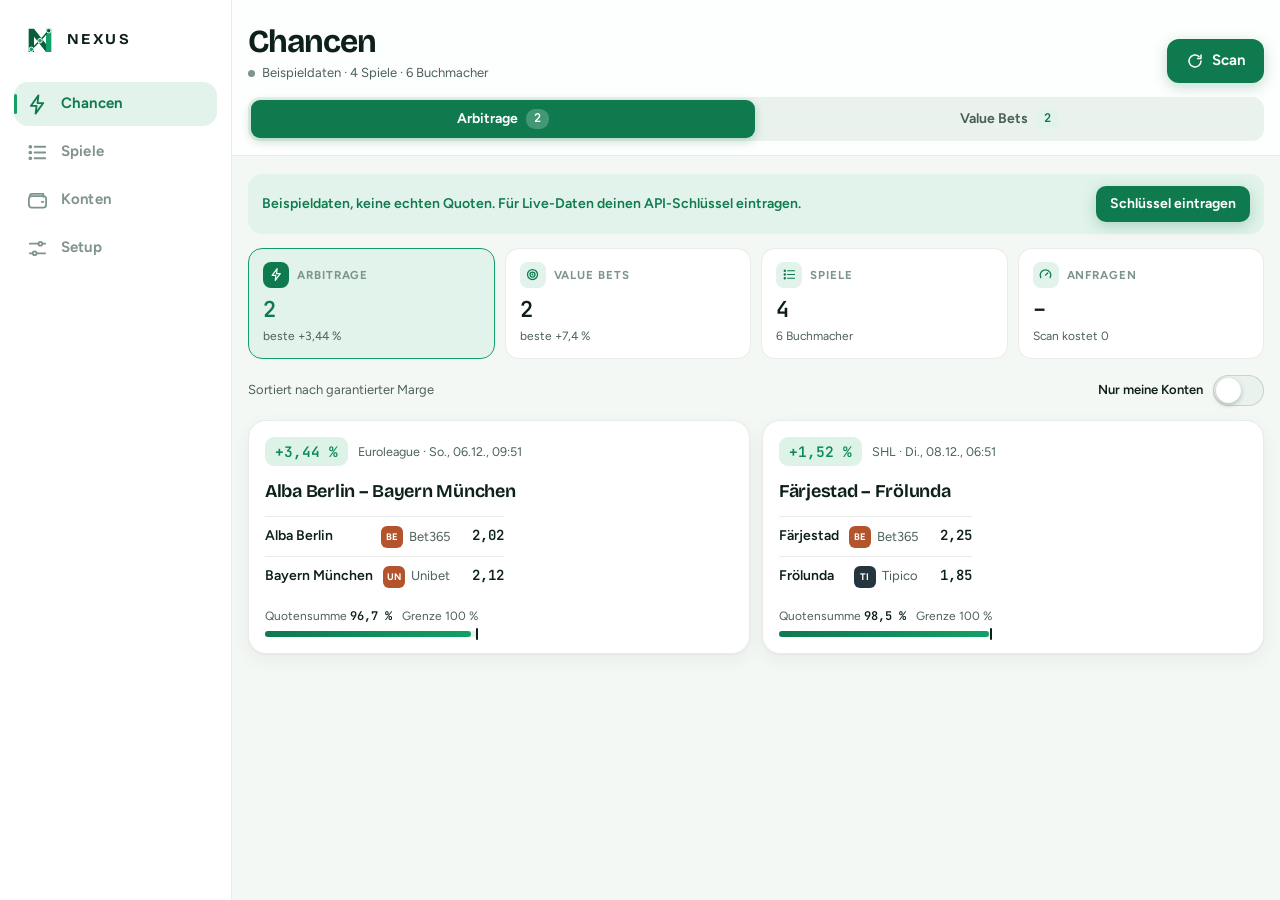
==== commit cd9d745a: "Canva-Logo und Feinschliff: Datenpunkt-N, Kacheln mit Icons, Buchmacher-Kürzel - Logo aus Canva als " ====
--- a/index.html
+++ b/index.html
@@ -77,8 +77,9 @@
   .app{flex-direction:row}
   .nav{order:-1;flex-direction:column;justify-content:flex-start;gap:4px;width:232px;flex:none;border-top:0;border-right:1px solid var(--line);padding:calc(24px + var(--st)) 14px 16px max(14px,var(--sl));background:var(--surface)}
   .brand{display:flex;align-items:center;gap:11px;padding:0 10px 22px;font-family:var(--display);font-weight:700;letter-spacing:.16em;font-size:15px}
-  .brand i{width:30px;height:30px;border-radius:9px;background:linear-gradient(140deg,var(--accent2),var(--accent));display:grid;place-items:center;color:var(--on-accent);font-style:normal;box-shadow:0 4px 12px rgba(14,122,78,.28)}
-  .brand i svg{width:16px;height:16px}
+  .brand i{width:32px;height:32px;display:grid;place-items:center;font-style:normal}
+  .brand i svg{width:32px;height:32px}
+  .mbrand{display:none!important}
   .nav button{flex:none;flex-direction:row;justify-content:flex-start;gap:12px;min-height:44px;padding:0 12px;font-size:15px}
   .nav button:hover{background:var(--surface2);color:var(--fg)}
   .nav button[aria-current="true"]{background:var(--accent-soft);color:var(--accent)}
@@ -106,8 +107,9 @@
 .seg{display:flex;background:var(--surface2);border-radius:12px;padding:3px;gap:3px}
 .seg button{flex:1;min-height:38px;border:0;border-radius:9px;background:none;font-weight:650;font-size:14px;color:var(--fg2);display:flex;align-items:center;justify-content:center;gap:8px;transition:background .2s,color .2s,box-shadow .2s}
 .seg button:hover{color:var(--fg)}
-.seg button[aria-selected="true"]{background:var(--surface);color:var(--fg);box-shadow:0 1px 3px rgba(13,33,24,.1)}
-.seg i{font-style:normal;font-family:var(--mono);font-size:12px;padding:1px 8px;border-radius:9px;background:var(--accent-soft);color:var(--accent)}
+.seg button[aria-selected="true"]{background:var(--accent);color:var(--on-accent);box-shadow:0 3px 10px rgba(14,122,78,.28)}
+.seg i{font-style:normal;font-family:var(--mono);font-size:12px;padding:1px 8px;border-radius:9px;background:var(--accent-soft);color:var(--accent);transition:background .2s,color .2s}
+.seg button[aria-selected="true"] i{background:rgba(255,255,255,.22);color:var(--on-accent)}
 .chips{display:flex;gap:8px;overflow-x:auto;padding:2px 0 8px;margin:0 -16px;padding-left:16px;padding-right:16px;scrollbar-width:none;-webkit-overflow-scrolling:touch}
 .chips::-webkit-scrollbar{display:none}
 .chip{flex:none;min-height:36px;padding:0 14px;border-radius:18px;border:1px solid var(--line2);background:var(--surface);font-size:14px;font-weight:600;color:var(--fg2);transition:all .18s}
@@ -130,6 +132,10 @@
 .kpi{display:flex;flex-direction:column;gap:2px;min-width:0;padding:13px 14px;border-radius:14px;background:var(--surface);border:1px solid var(--line);text-align:left;transition:border-color .18s,box-shadow .18s,transform .12s}
 button.kpi:hover{border-color:var(--accent2);box-shadow:var(--shadow-hi)}
 button.kpi:active{transform:scale(.98)}
+.kpi-h{display:flex;align-items:center;gap:8px;margin-bottom:4px}
+.kpi-ic{width:26px;height:26px;border-radius:8px;background:var(--accent-soft);color:var(--accent);display:grid;place-items:center;flex:none;transition:background .18s,color .18s}
+.kpi-ic svg{width:15px;height:15px}
+.kpi.on .kpi-ic{background:var(--accent);color:var(--on-accent)}
 .kpi small{font-size:11.5px;font-weight:700;letter-spacing:.08em;text-transform:uppercase;color:var(--fg3)}
 .kpi b{font-family:var(--mono);font-size:22px;font-weight:600;letter-spacing:-.02em;white-space:nowrap;overflow:hidden;text-overflow:ellipsis}
 .kpi.on{border-color:var(--accent2);background:var(--accent-soft)}
@@ -154,7 +160,12 @@
 .legs{display:flex!important;flex-direction:column;gap:0}
 .leg{display:grid;grid-template-columns:minmax(0,1fr) auto auto;gap:10px;align-items:baseline;padding:8px 0;border-top:1px solid var(--line);font-size:14px}
 .leg-o{font-weight:600;overflow:hidden;text-overflow:ellipsis;white-space:nowrap}
-.leg-b{color:var(--fg2);font-size:13px;max-width:120px;overflow:hidden;text-overflow:ellipsis;white-space:nowrap}
+.leg-b{display:flex;align-items:center;gap:6px;color:var(--fg2);font-size:13px;max-width:140px;overflow:hidden;white-space:nowrap}
+.leg-b>span{overflow:hidden;text-overflow:ellipsis}
+.bk{display:inline-grid;place-items:center;flex:none;width:22px;height:22px;border-radius:6px;font:700 9.5px/1 var(--font);letter-spacing:.02em;color:#FFFFFF}
+.bk0{background:#0E7A4E}.bk1{background:#1D6F8C}.bk2{background:#5B4A9E}.bk3{background:#B4542D}.bk4{background:#26343D}.bk5{background:#8A6A12}
+.mbrand{display:flex;align-items:center;gap:7px;font-family:var(--display);font-weight:700;font-size:12px;letter-spacing:.18em;color:var(--accent);margin-bottom:2px}
+.mbrand svg{width:20px;height:20px}
 .leg-p{font-family:var(--mono);font-weight:600;font-variant-numeric:tabular-nums;min-width:44px;text-align:right}
 .pbar{display:flex!important;flex-direction:column;gap:6px}
 .pbar-l{display:flex;justify-content:space-between;gap:10px;font-size:12px;color:var(--fg2)}
@@ -509,6 +520,17 @@
   trash: '<svg viewBox="0 0 24 24" fill="none" stroke="currentColor" stroke-width="1.9" stroke-linecap="round" stroke-linejoin="round"><path d="M4 7h16M9 7V4.5h6V7M6.5 7l1 13h9l1-13"/></svg>'
 };
 
+const MARK = '<svg viewBox="0 0 48 48" aria-hidden="true"><path fill="#0B5E3C" d="M7 7h8l18 23v12L15 19v23H7z"/><path fill="#12A066" d="M33 7h8v35h-8z"/><path d="M11 38 24 25 37 10" fill="none" stroke="#0B5E3C" stroke-width="2.2" stroke-linecap="round"/><circle cx="11" cy="38" r="3.4" fill="#12A066" stroke="#fff" stroke-width="1.4"/><circle cx="24" cy="25" r="3.4" fill="#12A066" stroke="#fff" stroke-width="1.4"/><circle cx="37" cy="10" r="3.4" fill="#0B5E3C" stroke="#fff" stroke-width="1.4"/></svg>';
+I.target = '<svg viewBox="0 0 24 24" fill="none" stroke="currentColor" stroke-width="2" stroke-linecap="round"><circle cx="12" cy="12" r="8"/><circle cx="12" cy="12" r="4"/><circle cx="12" cy="12" r=".6" fill="currentColor"/></svg>';
+I.gauge = '<svg viewBox="0 0 24 24" fill="none" stroke="currentColor" stroke-width="2" stroke-linecap="round" stroke-linejoin="round"><path d="M4.5 17a8.5 8.5 0 1 1 15 0"/><path d="M12 13l3.5-3.5"/></svg>';
+/* Buchmacher-Kürzel mit fester Farbe je Name */
+function bkChip(title) {
+  const t = String(title || ''), w = t.replace(/[^A-Za-z0-9 ]/g, '').trim().split(/\s+/);
+  const ab = (w.length > 1 ? w[0][0] + w[1][0] : t.replace(/[^A-Za-z0-9]/g, '').slice(0, 2)).toUpperCase();
+  let h = 0; for (const c of t) h = (h * 31 + c.charCodeAt(0)) >>> 0;
+  return '<i class="bk bk' + (h % 6) + '" aria-hidden="true">' + esc(ab) + '</i>';
+}
+
 /* ---------- Labels ---------- */
 const GROUPS = { 'Soccer': 'Fußball', 'Ice Hockey': 'Eishockey', 'Mixed Martial Arts': 'MMA', 'Boxing': 'Boxen', 'Aussie Rules': 'Australian Football', 'Rugby League': 'Rugby League', 'Rugby Union': 'Rugby Union' };
 const grpName = g => GROUPS[g] || g;
@@ -684,7 +706,7 @@
 const TABS = [['chancen', 'Chancen', I.bolt], ['spiele', 'Spiele', I.list], ['konten', 'Konten', I.wallet], ['setup', 'Setup', I.sliders]];
 const TITLES = { chancen: 'Chancen', spiele: 'Spiele', konten: 'Konten', setup: 'Einstellungen' };
 function renderNav() {
-  $('#nav').innerHTML = '<div class="brand"><i><svg viewBox="0 0 24 24" fill="none" stroke="currentColor" stroke-width="2.6" stroke-linecap="round" stroke-linejoin="round"><path d="M5 19V5l14 14V5"/></svg></i>NEXUS</div>' + TABS.map(t => '<button data-act="tab" data-v="' + t[0] + '" aria-current="' + (S.tab === t[0]) + '">' + t[2] + '<span>' + t[1] + '</span></button>').join('');
+  $('#nav').innerHTML = '<div class="brand"><i>' + MARK + '</i>NEXUS</div>' + TABS.map(t => '<button data-act="tab" data-v="' + t[0] + '" aria-current="' + (S.tab === t[0]) + '">' + t[2] + '<span>' + t[1] + '</span></button>').join('');
 }
 function statusLine() {
   if (S.scanning && S.progress) return 'Scanne ' + esc(S.progress.name || '…') + ' (' + S.progress.done + '/' + S.progress.total + ')';
@@ -700,12 +722,22 @@
     extra = '<div class="seg" role="tablist"><button role="tab" data-act="seg" data-v="arb" aria-selected="' + (S.seg === 'arb') + '">Arbitrage <i>' + S.analysis.arbs.length + '</i></button><button role="tab" data-act="seg" data-v="value" aria-selected="' + (S.seg === 'value') + '">Value Bets <i>' + S.analysis.values.length + '</i></button></div>';
   }
   const prog = S.scanning && S.progress ? '<div class="prog"><i style="width:' + Math.round(S.progress.done / S.progress.total * 100) + '%"></i></div>' : '';
-  $('#top').innerHTML = '<div class="wrap top-in"><div class="title-row"><div><h1>' + TITLES[t] + '</h1><p class="sub' + (S.scanning || (S.scan && !S.scan.demo && agoMs(S.scan.ts) < 15 * 60000) ? ' live' : '') + '" id="status">' + (t === 'chancen' || t === 'spiele' ? statusLine() : '') + '</p></div>' + action + '</div>' + extra + prog + '</div>';
+  $('#top').innerHTML = '<div class="wrap top-in"><div class="title-row"><div><div class="mbrand">' + MARK + 'NEXUS</div><h1>' + TITLES[t] + '</h1><p class="sub' + (S.scanning || (S.scan && !S.scan.demo && agoMs(S.scan.ts) < 15 * 60000) ? ' live' : '') + '" id="status">' + (t === 'chancen' || t === 'spiele' ? statusLine() : '') + '</p></div>' + action + '</div>' + extra + prog + '</div>';
 }
 function render() { renderNav(); renderTop(); renderView(); }
 function renderView() {
   const v = $('#view');
   v.innerHTML = ({ chancen: viewChancen, spiele: viewSpiele, konten: viewKonten, setup: viewSetup })[S.tab]();
+  countUp(v);
+}
+function countUp(root) {
+  if (matchMedia('(prefers-reduced-motion: reduce)').matches) return;
+  root.querySelectorAll('[data-n]').forEach(el => {
+    const n = +el.dataset.n; if (!(n > 0)) return;
+    const t0 = performance.now();
+    const step = t => { const k = Math.min(1, (t - t0) / 650); el.textContent = Math.round(n * (1 - Math.pow(1 - k, 3))); if (k < 1) requestAnimationFrame(step); };
+    el.textContent = '0'; requestAnimationFrame(step);
+  });
 }
 function go(tab) { S.tab = tab; render(); $('#main').scrollTop = 0; }
 
@@ -715,10 +747,10 @@
 function kpis() {
   const A = S.analysis, best = A.arbs.length ? A.arbs[0].margin : null, bv = A.values.length ? A.values[0].edge : null;
   return '<div class="kpis">' +
-    '<button class="kpi' + (S.seg === 'arb' ? ' on' : '') + '" data-act="seg" data-v="arb"><small>Arbitrage</small><b>' + A.arbs.length + '</b><em>' + (best != null ? 'beste +' + pct(best) : 'keine gefunden') + '</em></button>' +
-    '<button class="kpi' + (S.seg === 'value' ? ' on' : '') + '" data-act="seg" data-v="value"><small>Value Bets</small><b>' + A.values.length + '</b><em>' + (bv != null ? 'beste +' + pct(bv, 1) : 'keine gefunden') + '</em></button>' +
-    '<div class="kpi"><small>Spiele</small><b>' + S.scan.events.length + '</b><em>' + A.books.length + ' Buchmacher</em></div>' +
-    '<div class="kpi"><small>Anfragen übrig</small><b>' + (S.quota && S.quota.remaining != null && !S.scan.demo ? nf(S.quota.remaining, 0) : '–') + '</b><em>Scan kostet ' + cost() + '</em></div></div>';
+    '<button class="kpi' + (S.seg === 'arb' ? ' on' : '') + '" data-act="seg" data-v="arb"><span class="kpi-h"><span class="kpi-ic">' + I.bolt + '</span><small>Arbitrage</small></span><b data-n="' + A.arbs.length + '">' + A.arbs.length + '</b><em>' + (best != null ? 'beste +' + pct(best) : 'keine gefunden') + '</em></button>' +
+    '<button class="kpi' + (S.seg === 'value' ? ' on' : '') + '" data-act="seg" data-v="value"><span class="kpi-h"><span class="kpi-ic">' + I.target + '</span><small>Value Bets</small></span><b data-n="' + A.values.length + '">' + A.values.length + '</b><em>' + (bv != null ? 'beste +' + pct(bv, 1) : 'keine gefunden') + '</em></button>' +
+    '<div class="kpi"><span class="kpi-h"><span class="kpi-ic">' + I.list + '</span><small>Spiele</small></span><b data-n="' + S.scan.events.length + '">' + S.scan.events.length + '</b><em>' + A.books.length + ' Buchmacher</em></div>' +
+    '<div class="kpi"><span class="kpi-h"><span class="kpi-ic">' + I.gauge + '</span><small>Anfragen</small></span><b>' + (S.quota && S.quota.remaining != null && !S.scan.demo ? nf(S.quota.remaining, 0) : '–') + '</b><em>Scan kostet ' + cost() + '</em></div></div>';
 }
 function viewChancen() {
   const st = S.settings;
@@ -756,7 +788,7 @@
   if (a.margin > 0.08) flags.push('<span class="flag">Ungewöhnlich hoch – prüfen</span>');
   if (S.balances.length) { const miss = a.best.filter(b => balanceFor(b) == null); if (miss.length) flags.push('<span class="flag">Kein Konto: ' + esc(miss.map(m => m.title).join(', ')) + '</span>'); else flags.push('<span class="flag ok">Alle Konten vorhanden</span>'); }
   return '<button class="card" data-act="open" data-type="arb" data-id="' + esc(a.id) + '"><span class="card-top"><span class="badge">+' + pct(a.margin) + '</span><span class="meta">' + esc(ev.sport_title) + ' · ' + esc(kickoff(ev.commence_time)) + '</span></span>' +
-    '<span class="teams">' + evTitle(ev) + '</span><span class="legs">' + a.best.map(b => '<span class="leg"><span class="leg-o">' + esc(outLabel(a, b.name, ev)) + '</span><span class="leg-b">' + esc(b.title) + '</span><span class="leg-p">' + odds(b.price) + '</span></span>').join('') + '</span>' + sumBar(a) +
+    '<span class="teams">' + evTitle(ev) + '</span><span class="legs">' + a.best.map(b => '<span class="leg"><span class="leg-o">' + esc(outLabel(a, b.name, ev)) + '</span><span class="leg-b">' + bkChip(b.title) + '<span>' + esc(b.title) + '</span></span><span class="leg-p">' + odds(b.price) + '</span></span>').join('') + '</span>' + sumBar(a) +
     (flags.length ? '<span class="flags">' + flags.join('') + '</span>' : '') + '</button>';
 }
 function valueCard(v) {
@@ -768,7 +800,7 @@
   if (S.balances.length && balanceFor(v) == null) flags.push('<span class="flag">Kein Konto bei ' + esc(v.title) + '</span>');
   return '<button class="card" data-act="open" data-type="value" data-id="' + esc(v.id) + '"><span class="card-top"><span class="badge acc">+' + pct(v.edge, 1) + '</span><span class="meta">' + esc(ev.sport_title) + ' · ' + esc(kickoff(ev.commence_time)) + '</span></span>' +
     '<span class="teams">' + evTitle(ev) + '</span>' +
-    '<span class="legs"><span class="leg"><span class="leg-o">' + esc(outLabel(v, v.outcome, ev)) + '</span><span class="leg-b">' + esc(v.title) + '</span><span class="leg-p">' + odds(v.price) + '</span></span></span>' + edgeBar(v) +
+    '<span class="legs"><span class="leg"><span class="leg-o">' + esc(outLabel(v, v.outcome, ev)) + '</span><span class="leg-b">' + bkChip(v.title) + '<span>' + esc(v.title) + '</span></span><span class="leg-p">' + odds(v.price) + '</span></span></span>' + edgeBar(v) +
     '<span class="kv"><span>Fair-Quote <b class="mono">' + odds(v.fair) + '</b> · ' + (v.method === 'pinnacle' ? 'Pinnacle' : 'Konsens ' + v.nref) + '</span><span>' + (rec ? (rec.stake >= 1 ? 'Einsatz <b class="mono">' + eur(rec.stake) + '</b>' : 'Einsatz unter 1 €') : 'Kein Guthaben hinterlegt') + '</span></span>' +
     (flags.length ? '<span class="flags">' + flags.join('') + '</span>' : '') + '</button>';
 }
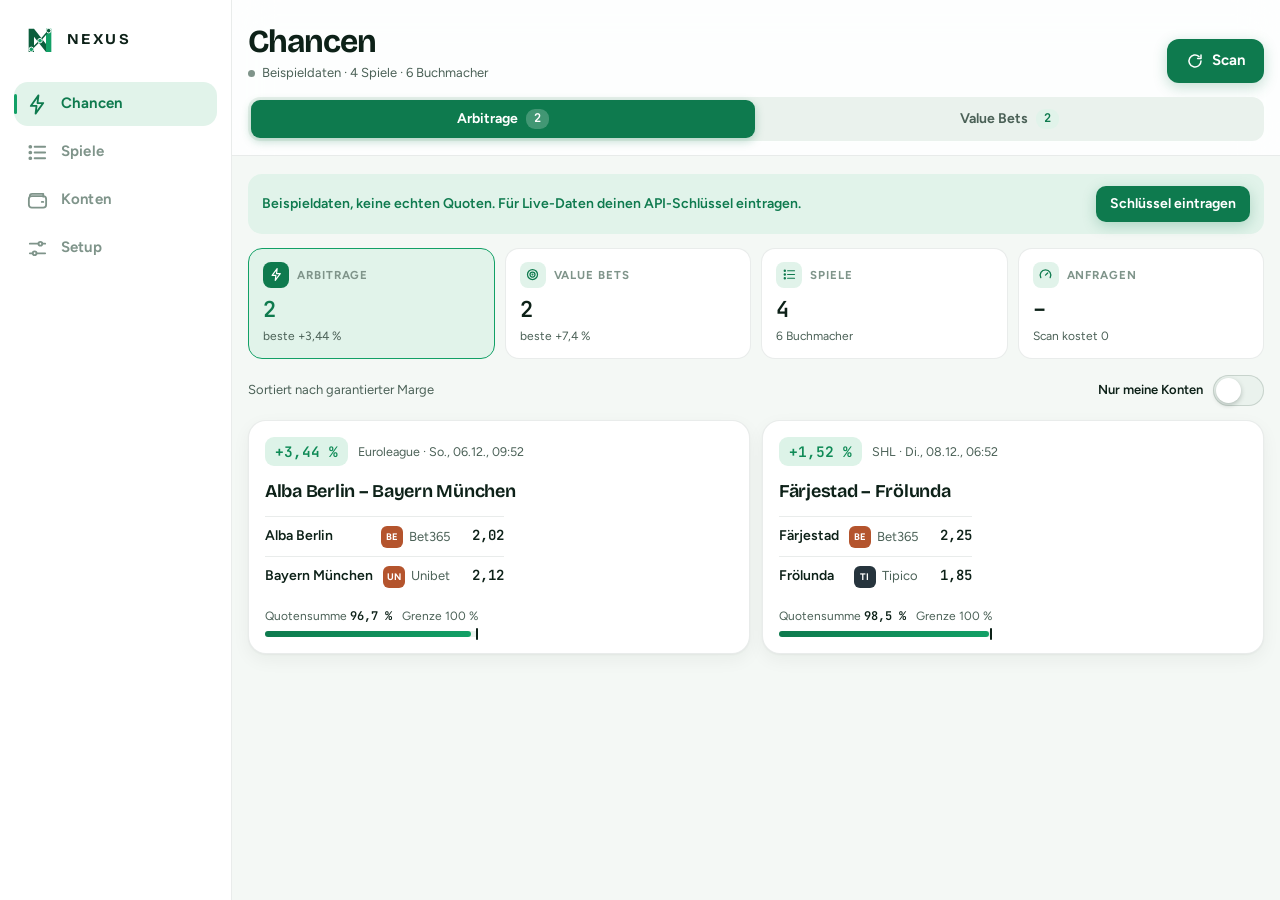
==== commit 6ea7c5b7: "Telegram: Chat-ID per Knopf automatisch finden Liest über getUpdates die letzte Nachricht an den Bot" ====
--- a/index.html
+++ b/index.html
@@ -472,7 +472,7 @@
   scan: store.get('scan', null),
   quota: store.get('quota', null),
   analysis: { arbs: [], values: [], books: [] },
-  evById: new Map(), evCache: new Map(), evq: '', evLeague: 'all', leagueQ: '', keyStatus: '', tgStatus: ''
+  evById: new Map(), evCache: new Map(), evq: '', evLeague: 'all', leagueQ: '', keyStatus: '', tgStatus: '', chatStatus: ''
 };
 const saveSettings = () => store.set('settings', S.settings);
 const saveBalances = () => store.set('balances', S.balances);
@@ -877,7 +877,7 @@
     '<div class="group"><h3>Telegram</h3><div class="panel">' +
     rowS('Meldungen', sw('tg.enabled', tg.enabled), 'Nach jedem Scan, nur während NEXUS geöffnet ist. iOS pausiert Web-Apps im Hintergrund.') +
     rowS('Bot-Token', '<input class="field" style="width:100%;text-align:left" type="password" data-set="tg.token" autocomplete="off" autocapitalize="off" spellcheck="false" placeholder="123456:ABC…" value="' + esc(tg.token) + '">', null, true) +
-    rowS('Chat-ID', '<input class="field" style="width:100%;text-align:left" inputmode="numeric" data-set="tg.chat" autocomplete="off" placeholder="z. B. 123456789" value="' + esc(tg.chat) + '">', null, true) +
+    rowS('Chat-ID', '<div style="display:flex;gap:8px;width:100%"><input class="field" id="tgChat" style="flex:1;min-width:0;text-align:left" inputmode="numeric" data-set="tg.chat" autocomplete="off" placeholder="z. B. 123456789" value="' + esc(tg.chat) + '"><button class="btn small" data-act="findchat">Finden</button></div>', '<span id="chatStatus">' + esc(S.chatStatus || 'Schreib deinem Bot einmal „Hallo“ und tippe dann auf Finden.') + '</span>', true) +
     rowS('Arbitrage melden', sw('tg.arb', tg.arb)) + rowS('Value Bets melden', sw('tg.value', tg.value)) +
     rowS('Testnachricht', '<button class="btn small" data-act="testtg">Senden</button>', '<span id="tgStatus">' + esc(S.tgStatus) + '</span>') +
     '</div></div>' +
@@ -1016,6 +1016,29 @@
     try { const n = await loadSports(); S.keyStatus = 'Verbunden · ' + n + ' Sportarten · ' + (S.quota && S.quota.remaining != null ? nf(S.quota.remaining, 0) + ' Anfragen übrig' : 'Kontingent unbekannt'); toast('Verbunden. ' + S.settings.sports.length + ' Ligen vorausgewählt.'); }
     catch (err) { S.keyStatus = err.message; }
     if (S.tab === 'setup') renderView();
+  }
+  else if (act === 'findchat') {
+    /* Liest die Chat-ID aus der letzten Nachricht an den Bot (getUpdates). */
+    const tokIn = document.querySelector('[data-set="tg.token"]'); const st = $('#chatStatus');
+    const token = ((tokIn && tokIn.value) || S.settings.tg.token).trim();
+    if (!token) { st.textContent = 'Trag zuerst den Bot-Token ein.'; return; }
+    S.settings.tg.token = token; saveSettings();
+    st.textContent = 'Suche …'; el.disabled = true;
+    try {
+      const res = await fetch('https://api.telegram.org/bot' + token + '/getUpdates');
+      const j = await res.json().catch(() => ({}));
+      if (!res.ok || !j.ok) throw new Error(res.status === 401 ? 'Bot-Token ungültig.' : (j.description || 'Telegram-Fehler ' + res.status));
+      const ups = (j.result || []).slice().reverse();
+      const u = ups.find(x => x.message || x.edited_message || x.my_chat_member || x.channel_post);
+      const chat = u && (u.message || u.edited_message || u.my_chat_member || u.channel_post).chat;
+      if (!chat) { S.chatStatus = 'Noch keine Nachricht gefunden. Öffne deinen Bot in Telegram, schreib „Hallo“ und tippe erneut auf Finden.'; }
+      else {
+        S.settings.tg.chat = String(chat.id); saveSettings();
+        const inp = $('#tgChat'); if (inp) inp.value = S.settings.tg.chat;
+        S.chatStatus = 'Gefunden: ' + (chat.first_name || chat.title || chat.username || 'Chat') + ' · ' + chat.id; toast('Chat-ID eingetragen');
+      }
+    } catch (err) { S.chatStatus = err.message === 'Failed to fetch' ? 'Telegram nicht erreichbar.' : err.message; }
+    el.disabled = false; const s2 = $('#chatStatus'); if (s2) s2.textContent = S.chatStatus;
   }
   else if (act === 'testtg') {
     const tg = S.settings.tg; const st = $('#tgStatus');
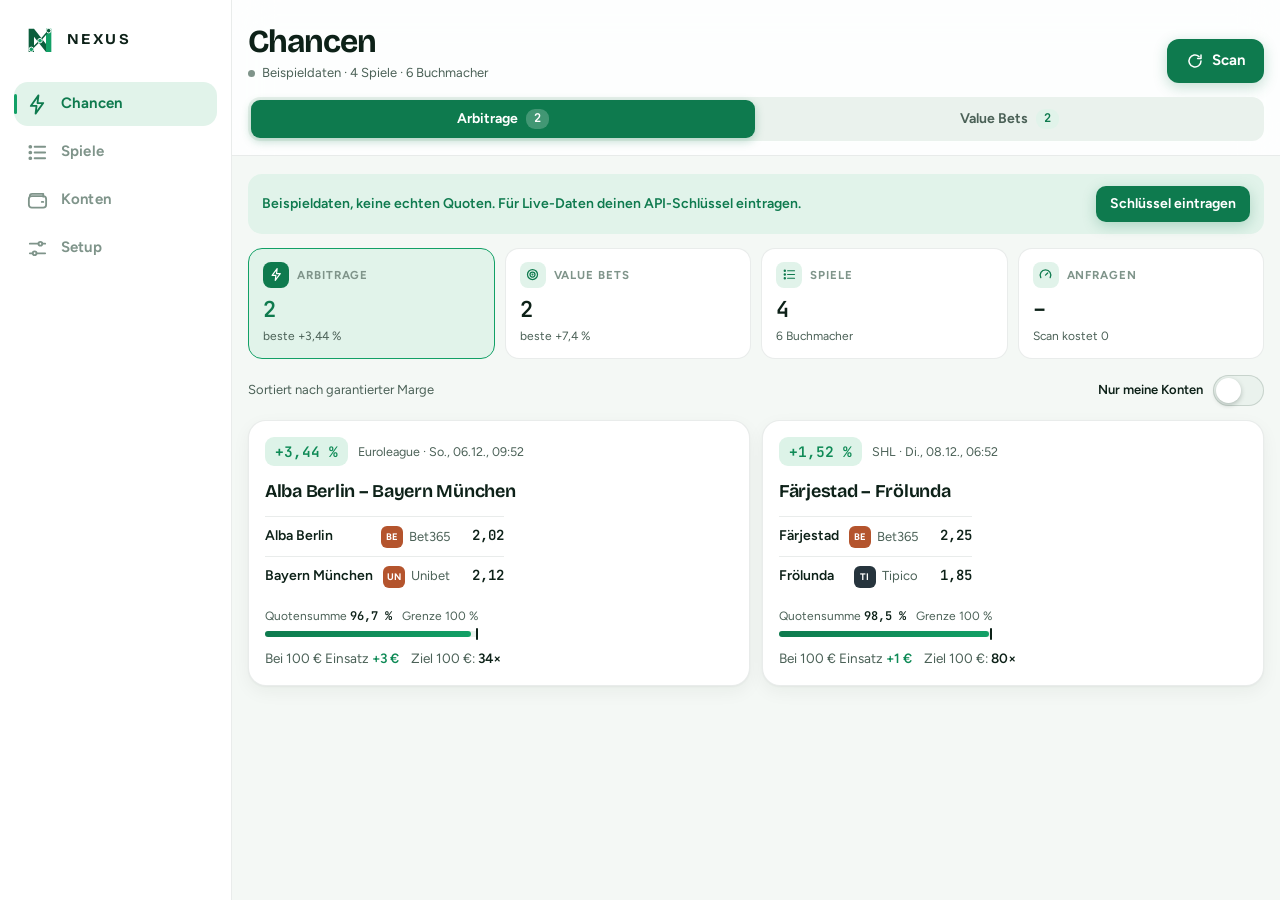
==== commit cff17a4d: "Ganze Euro statt Cent-Beträgen, Gewinnziel pro Arbitrage - Alle Beträge in ganzen Euro (unter 1 € al" ====
--- a/index.html
+++ b/index.html
@@ -459,7 +459,7 @@
 };
 const DEFAULTS = {
   apiKey: '', regions: ['eu', 'uk'], markets: ['h2h'], days: 3, sports: [], includeLive: false, autoMin: 0,
-  minArb: 0, minEdge: 3, kelly: 0.25, maxStake: 5, bankroll: 0, onlyMine: false, roundStakes: true, arbTotal: 100,
+  minArb: 0, minEdge: 3, kelly: 0.25, maxStake: 5, bankroll: 0, onlyMine: false, roundStakes: true, arbTotal: 100, goal: 100,
   tg: { token: '', chat: '', enabled: false, arb: true, value: true }
 };
 const merge = (d, s) => { const o = Array.isArray(d) ? [...d] : { ...d }; for (const k in (s || {})) { o[k] = (d[k] && typeof d[k] === 'object' && !Array.isArray(d[k])) ? merge(d[k], s[k]) : s[k]; } return o; };
@@ -480,8 +480,9 @@
 /* ---------- Formatierung ---------- */
 const nfs = {};
 const nf = (v, d = 2) => (nfs[d] || (nfs[d] = new Intl.NumberFormat('de-AT', { minimumFractionDigits: d, maximumFractionDigits: d }))).format(v);
-const eur = v => nf(v, Math.abs(v - Math.round(v)) < 0.005 ? 0 : 2) + ' €';
-const eurc = v => nf(v, 2) + ' €';
+/* Beträge in ganzen Euro. Zwischen 0 und 1 € steht „unter 1 €“, damit kein Gewinn als 0 € erscheint. */
+const eur = v => { const r = Math.round(v); return r === 0 && v > 0 ? 'unter 1 €' : nf(r, 0) + ' €'; };
+const eurc = eur;
 const pct = (v, d = 2) => nf(v * 100, d) + ' %';
 const odds = o => nf(o, 2);
 const parseNum = s => {
@@ -771,6 +772,12 @@
   }
   return head + '<div class="list">' + (S.seg === 'arb' ? list.map(arbCard) : list.map(valueCard)).join('') + '</div>';
 }
+/* Gewinn in Euro beim gewählten Gesamteinsatz und wie viele solcher Arbitragen bis zum Gewinnziel nötig sind. */
+function goalLine(a) {
+  const st = S.settings, r = Logic.arbStakes(st.arbTotal, a.best, st.roundStakes);
+  const n = r.profit > 0 ? Math.ceil(st.goal / r.profit) : null;
+  return '<span class="kv"><span>Bei ' + eur(r.spent) + ' Einsatz <b style="color:var(--pos)">+' + eur(r.profit) + '</b></span><span>' + (n ? 'Ziel ' + eur(st.goal) + ': <b>' + nf(n, 0) + '×</b>' : 'Kein Gewinn nach Runden') + '</span></span>';
+}
 /* Quotensumme: Summe der Kehrwerte der besten Quoten. Unter 100 % ist der Gewinn garantiert. */
 function sumBar(a) {
   const w = Math.min(100, a.sum * 100);
@@ -788,7 +795,7 @@
   if (a.margin > 0.08) flags.push('<span class="flag">Ungewöhnlich hoch – prüfen</span>');
   if (S.balances.length) { const miss = a.best.filter(b => balanceFor(b) == null); if (miss.length) flags.push('<span class="flag">Kein Konto: ' + esc(miss.map(m => m.title).join(', ')) + '</span>'); else flags.push('<span class="flag ok">Alle Konten vorhanden</span>'); }
   return '<button class="card" data-act="open" data-type="arb" data-id="' + esc(a.id) + '"><span class="card-top"><span class="badge">+' + pct(a.margin) + '</span><span class="meta">' + esc(ev.sport_title) + ' · ' + esc(kickoff(ev.commence_time)) + '</span></span>' +
-    '<span class="teams">' + evTitle(ev) + '</span><span class="legs">' + a.best.map(b => '<span class="leg"><span class="leg-o">' + esc(outLabel(a, b.name, ev)) + '</span><span class="leg-b">' + bkChip(b.title) + '<span>' + esc(b.title) + '</span></span><span class="leg-p">' + odds(b.price) + '</span></span>').join('') + '</span>' + sumBar(a) +
+    '<span class="teams">' + evTitle(ev) + '</span><span class="legs">' + a.best.map(b => '<span class="leg"><span class="leg-o">' + esc(outLabel(a, b.name, ev)) + '</span><span class="leg-b">' + bkChip(b.title) + '<span>' + esc(b.title) + '</span></span><span class="leg-p">' + odds(b.price) + '</span></span>').join('') + '</span>' + sumBar(a) + goalLine(a) +
     (flags.length ? '<span class="flags">' + flags.join('') + '</span>' : '') + '</button>';
 }
 function valueCard(v) {
@@ -872,6 +879,8 @@
     rowS('Kelly-Anteil', selIn('kelly', st.kelly, [[0.1, '10 %'], [0.25, '25 % (Viertel)'], [0.5, '50 % (Halb)'], [1, '100 % (Voll)']], true), 'Ein Bruchteil des Kelly-Einsatzes senkt das Risiko.') +
     rowS('Max. Einsatz', numIn('maxStake', st.maxStake, '%'), 'Obergrenze pro Wette in Prozent der Bankroll.') +
     rowS('Bankroll ohne Konten', numIn('bankroll', st.bankroll || 0, '€'), 'Wird genutzt, wenn unter Konten kein Guthaben steht.') +
+    rowS('Gesamteinsatz pro Arbitrage', numIn('arbTotal', st.arbTotal, '€'), 'So viel verteilst du auf alle Seiten einer Arbitrage.') +
+    rowS('Gewinnziel', numIn('goal', st.goal, '€'), 'NEXUS zeigt auf jeder Karte, wie viele Arbitragen du dafür brauchst.') +
     rowS('Auf ganze Euro runden', sw('roundStakes', st.roundStakes), 'Für Arbitrage-Einsätze.') +
     '</div></div>' +
     '<div class="group"><h3>Telegram</h3><div class="panel">' +
@@ -900,6 +909,7 @@
   }).join('');
   const ok = r.profit > 0;
   return '<div class="hero"><div><small>Garantierter Gewinn</small><div class="big' + (ok ? '' : ' neg') + '">' + (r.profit >= 0 ? '+' : '') + eurc(r.profit) + '</div></div><div style="text-align:right"><small>Rendite</small><div class="mono" style="font-weight:700;font-size:18px">' + pct(r.roi) + '</div><small>Einsatz ' + eur(r.spent) + '</small></div></div>' +
+    (ok ? '<div class="note">Für dein Ziel von <b>' + eur(S.settings.goal) + '</b> brauchst du <b>' + nf(Math.ceil(S.settings.goal / r.profit), 0) + '</b> solche Arbitragen mit je ' + eur(r.spent) + ' Einsatz, oder einen Gesamteinsatz von etwa <b>' + eur(S.settings.goal / r.roi) + '</b> auf diese eine.</div>' : '') +
     (!ok ? '<div class="note warn">Durch das Runden bleibt kein Gewinn. Wähle einen höheren Gesamteinsatz oder schalte das Runden aus.</div>' : '') +
     legs +
     (mt.max != null ? '<div class="note">Mit deinen Guthaben ist ein Gesamteinsatz bis ' + eur(Math.floor(mt.max)) + ' möglich' + (mt.unknown ? ' (für Buchmacher ohne Konto nicht berücksichtigt)' : '') + '.</div>' : '');
@@ -1067,7 +1077,7 @@
   else if (el.dataset.num) { val = parseNum(el.value); if (!Number.isFinite(val) || val < 0) { toast('Bitte eine gültige Zahl eingeben.'); const cur = key.split('.').reduce((o, k) => o[k], S.settings); el.value = String(cur).replace('.', ','); return; } }
   else val = el.value.trim();
   setPath(S.settings, key, val); saveSettings();
-  if (['onlyMine', 'minArb', 'minEdge', 'includeLive', 'kelly', 'maxStake', 'bankroll', 'roundStakes'].includes(key)) { analyze(); renderTop(); if (S.tab === 'chancen' || el.type === 'checkbox') renderView(); }
+  if (['onlyMine', 'minArb', 'minEdge', 'includeLive', 'kelly', 'maxStake', 'bankroll', 'roundStakes', 'arbTotal', 'goal'].includes(key)) { analyze(); renderTop(); if (S.tab === 'chancen' || el.type === 'checkbox') renderView(); }
   else if (['days', 'autoMin', 'tg.enabled', 'tg.arb', 'tg.value'].includes(key)) { if (el.tagName === 'SELECT' || el.type === 'checkbox') renderView(); }
   const ce = $('#costEst'); if (ce) ce.textContent = cost();
 });
